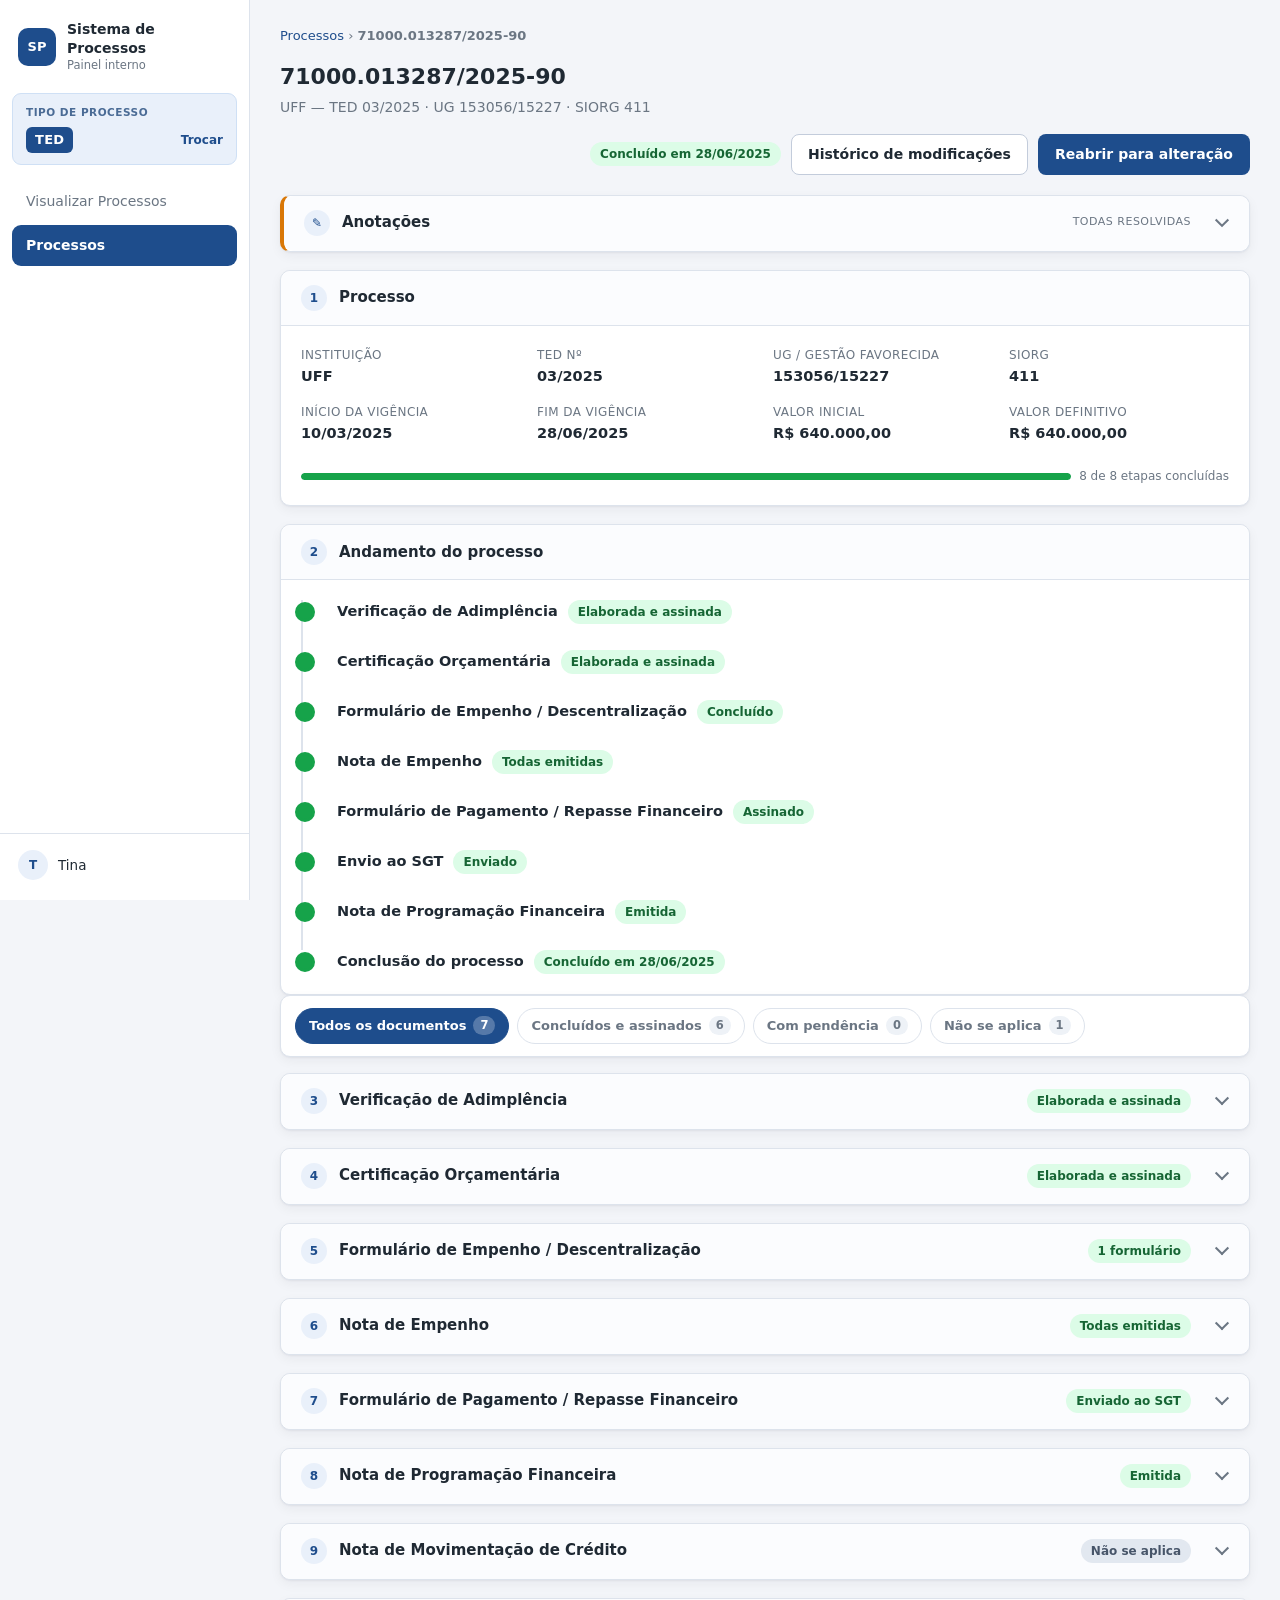
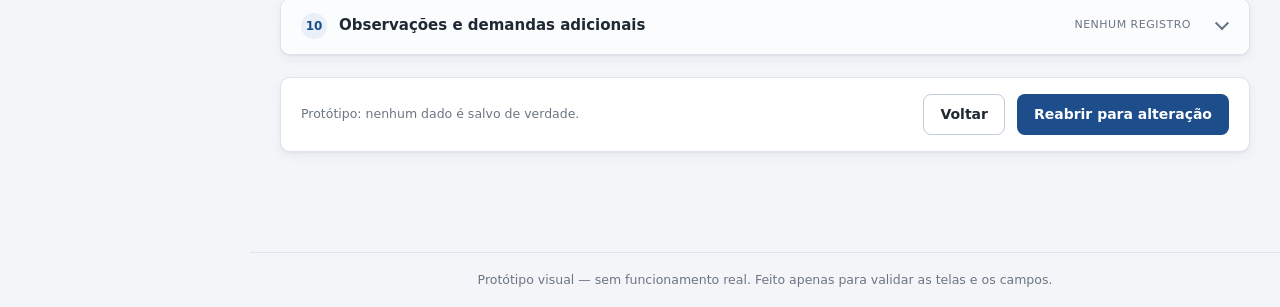
==== ted-detalhe-concluido.html @ 0c92afd6 "Primeiro commit" ====
<!DOCTYPE html>
<html lang="pt-BR">
<head>
  <meta charset="UTF-8">
  <meta name="viewport" content="width=device-width, initial-scale=1">
  <title>TED &middot; 71000.013287/2025-90 — Sistema de Processos</title>
  <link rel="stylesheet" href="estilo.css">
</head>
<body>

  <div class="app">

    <!-- ============ MENU LATERAL ============ -->
    <aside class="lateral">
      <div class="lateral-marca">
        <span class="sigla">SP</span>
        <span class="nome">
          <strong>Sistema de Processos</strong>
          Painel interno
        </span>
      </div>

      <div class="lateral-tipo">
        <span class="rotulo">Tipo de processo</span>
        <div class="atual">
          <span class="sigla-tipo">TED</span>
          <a href="index.html" class="trocar">Trocar</a>
        </div>
      </div>

      <nav class="menu">
        <a href="ted-visualizar.html">Visualizar Processos</a>
        <a href="ted-processos.html" class="ativa">Processos</a>
      </nav>

      <div class="lateral-usuario">
        <span class="avatar">T</span>
        Tina
      </div>
    </aside>

    <div class="conteudo">

  <main class="pagina">

    <div class="trilha">
      <a href="ted-processos.html">Processos</a> &rsaquo; <strong>71000.013287/2025-90</strong>
    </div>

    <div class="cabecalho-pagina">
      <div>
        <h1>71000.013287/2025-90</h1>
        <p>UFF — TED 03/2025 · UG 153056/15227 · SIORG 411</p>
      </div>
      <div class="acoes">
        <span class="selo verde" style="align-self:center">Concluído em 28/06/2025</span>
        <a href="#historico" class="botao secundario">Histórico de modificações</a>
        <a href="ted-editar.html" class="botao primario">Reabrir para alteração</a>
      </div>
    </div>

    <!-- ================= ANOTAÇÕES ================= -->
    <details class="cartao anotacoes">
      <summary class="cartao-topo">
        <span class="numero">&#9998;</span>
        <h2>Anotações</h2>
        <span class="obrigatorio">Todas resolvidas</span>
      </summary>
      <div class="cartao-corpo">

        <label class="anotacao">
          <input type="checkbox" checked>
          <span class="texto">Cobrar da UFF o comprovante de adimplência</span>
          <span class="quando">criada em 14/04/2025</span>
        </label>

        <label class="anotacao">
          <input type="checkbox" checked>
          <span class="texto">Conferir com o Alison a data do empenho</span>
          <span class="quando">criada em 08/05/2025</span>
        </label>

      </div>
    </details>

    <!-- ================= 1. PROCESSO ================= -->
    <section class="cartao">
      <div class="cartao-topo">
        <span class="numero">1</span>
        <h2>Processo</h2>
      </div>
      <div class="cartao-corpo">
        <div class="dados">
          <div class="item">
            <div class="rotulo">Instituição</div>
            <div class="conteudo">UFF</div>
          </div>
          <div class="item">
            <div class="rotulo">TED nº</div>
            <div class="conteudo">03/2025</div>
          </div>
          <div class="item">
            <div class="rotulo">UG / Gestão favorecida</div>
            <div class="conteudo">153056/15227</div>
          </div>
          <div class="item">
            <div class="rotulo">SIORG</div>
            <div class="conteudo">411</div>
          </div>
          <div class="item">
            <div class="rotulo">Início da vigência</div>
            <div class="conteudo">10/03/2025</div>
          </div>
          <div class="item">
            <div class="rotulo">Fim da vigência</div>
            <div class="conteudo">28/06/2025</div>
          </div>
          <div class="item">
            <div class="rotulo">Valor inicial</div>
            <div class="conteudo">R$ 640.000,00</div>
          </div>
          <div class="item">
            <div class="rotulo">Valor definitivo</div>
            <div class="conteudo">R$ 640.000,00</div>
          </div>
        </div>

        <div class="progresso-linha" style="margin-top:22px">
          <div class="barra quase" style="flex:1"><span style="width:100%"></span></div>
          <span>8 de 8 etapas concluídas</span>
        </div>
      </div>
    </section>

    <!-- ================= 2. ANDAMENTO ================= -->
    <section class="cartao">
      <div class="cartao-topo">
        <span class="numero">2</span>
        <h2>Andamento do processo</h2>
      </div>
      <div class="cartao-corpo">
        <ul class="linha-tempo">

          <li class="etapa concluida">
            <div class="titulo-etapa">
              Verificação de Adimplência
              <span class="selo verde">Elaborada e assinada</span>
            </div>
          </li>

          <li class="etapa concluida">
            <div class="titulo-etapa">
              Certificação Orçamentária
              <span class="selo verde">Elaborada e assinada</span>
            </div>
          </li>

          <li class="etapa concluida">
            <div class="titulo-etapa">
              Formulário de Empenho / Descentralização
              <span class="selo verde">Concluído</span>
            </div>
          </li>

          <li class="etapa concluida">
            <div class="titulo-etapa">
              Nota de Empenho
              <span class="selo verde">Todas emitidas</span>
            </div>
          </li>

          <li class="etapa concluida">
            <div class="titulo-etapa">
              Formulário de Pagamento / Repasse Financeiro
              <span class="selo verde">Assinado</span>
            </div>
          </li>

          <li class="etapa concluida">
            <div class="titulo-etapa">
              Envio ao SGT
              <span class="selo verde">Enviado</span>
            </div>
          </li>

          <li class="etapa concluida">
            <div class="titulo-etapa">
              Nota de Programação Financeira
              <span class="selo verde">Emitida</span>
            </div>
          </li>

          <li class="etapa concluida">
            <div class="titulo-etapa">
              Conclusão do processo
              <span class="selo verde">Concluído em 28/06/2025</span>
            </div>
          </li>

        </ul>
      </div>
    </section>

    <!-- ============================================================
         DOCUMENTOS
         ============================================================ -->
    <div class="filtro-visao">

      <input type="radio" name="visao" id="v-tudo" checked>
      <input type="radio" name="visao" id="v-feito">
      <input type="radio" name="visao" id="v-pendente">
      <input type="radio" name="visao" id="v-na">

      <div class="chips">
        <label class="chip" for="v-tudo">Todos os documentos <span class="conta">7</span></label>
        <label class="chip" for="v-feito">Concluídos e assinados <span class="conta">6</span></label>
        <label class="chip" for="v-pendente">Com pendência <span class="conta">0</span></label>
        <label class="chip" for="v-na">Não se aplica <span class="conta">1</span></label>
      </div>

      <div class="lista-docs">

        <p class="sem-nada para-pendente">
          Nenhum documento com pendência — este processo está completo.
        </p>

        <!-- ---- 3. Verificação de Adimplência ---- -->
        <details class="cartao v-ok">
          <summary class="cartao-topo">
            <span class="numero">3</span>
            <h2>Verificação de Adimplência</h2>
            <span class="obrigatorio"><span class="selo verde">Elaborada e assinada</span></span>
          </summary>
          <div class="cartao-corpo">
            <div class="dados tres">
              <div class="item">
                <div class="rotulo">Código SEI</div>
                <div class="conteudo">16884201</div>
              </div>
              <div class="item">
                <div class="rotulo">Status</div>
                <div class="conteudo">Elaborada e assinada</div>
              </div>
              <div class="item">
                <div class="rotulo">Assinaturas</div>
                <div class="conteudo">
                  <span class="assinou sim">Manoel</span>
                  <span class="assinou sim">Tina</span>
                </div>
              </div>
            </div>
          </div>
        </details>

        <!-- ---- 4. Certificação Orçamentária ---- -->
        <details class="cartao v-ok">
          <summary class="cartao-topo">
            <span class="numero">4</span>
            <h2>Certificação Orçamentária</h2>
            <span class="obrigatorio"><span class="selo verde">Elaborada e assinada</span></span>
          </summary>
          <div class="cartao-corpo">
            <div class="dados tres">
              <div class="item">
                <div class="rotulo">Código SEI</div>
                <div class="conteudo">16884315</div>
              </div>
              <div class="item">
                <div class="rotulo">Status</div>
                <div class="conteudo">Elaborada e assinada</div>
              </div>
              <div class="item">
                <div class="rotulo">Assinaturas</div>
                <div class="conteudo">
                  <span class="assinou sim">Alison</span>
                </div>
              </div>
            </div>
          </div>
        </details>

        <!-- ---- 5. Formulário de Empenho ---- -->
        <details class="cartao v-ok">
          <summary class="cartao-topo">
            <span class="numero">5</span>
            <h2>Formulário de Empenho / Descentralização</h2>
            <span class="obrigatorio"><span class="selo verde">1 formulário</span></span>
          </summary>
          <div class="cartao-corpo" style="padding:0">
            <table class="tabela">
              <thead>
                <tr>
                  <th>Código SEI</th>
                  <th>Observação</th>
                </tr>
              </thead>
              <tbody>
                <tr>
                  <td class="principal">16991028</td>
                  <td class="secundario">Parcela única</td>
                </tr>
              </tbody>
            </table>
          </div>
        </details>

        <!-- ---- 6. Nota de Empenho ---- -->
        <details class="cartao v-ok">
          <summary class="cartao-topo">
            <span class="numero">6</span>
            <h2>Nota de Empenho</h2>
            <span class="obrigatorio"><span class="selo verde">Todas emitidas</span></span>
          </summary>
          <div class="cartao-corpo" style="padding:0">
            <table class="tabela">
              <thead>
                <tr>
                  <th>Número</th>
                  <th>Data de emissão</th>
                  <th>Valor</th>
                  <th>Referente ao formulário</th>
                </tr>
              </thead>
              <tbody>
                <tr>
                  <td class="principal">2025NE000602</td>
                  <td>12/05/2025</td>
                  <td>R$ 640.000,00</td>
                  <td>16991028</td>
                </tr>
              </tbody>
            </table>
          </div>
        </details>

        <!-- ---- 7. Formulário de Pagamento ---- -->
        <details class="cartao v-ok">
          <summary class="cartao-topo">
            <span class="numero">7</span>
            <h2>Formulário de Pagamento / Repasse Financeiro</h2>
            <span class="obrigatorio"><span class="selo verde">Enviado ao SGT</span></span>
          </summary>
          <div class="cartao-corpo">
            <div class="dados">
              <div class="item">
                <div class="rotulo">Código SEI</div>
                <div class="conteudo">17024471</div>
              </div>
              <div class="item">
                <div class="rotulo">Assinaturas</div>
                <div class="conteudo">
                  <span class="assinou sim">Tina</span>
                  <span class="assinou sim">Manoel</span>
                  <span class="assinou sim">Alison</span>
                </div>
              </div>
              <div class="item">
                <div class="rotulo">E-mail — data</div>
                <div class="conteudo">02/06/2025</div>
              </div>
              <div class="item">
                <div class="rotulo">E-mail — motivo</div>
                <div class="conteudo">Aviso sobre o repasse financeiro</div>
              </div>
            </div>
          </div>
        </details>

        <!-- ---- 8. Nota de Programação Financeira ---- -->
        <details class="cartao v-ok">
          <summary class="cartao-topo">
            <span class="numero">8</span>
            <h2>Nota de Programação Financeira</h2>
            <span class="obrigatorio"><span class="selo verde">Emitida</span></span>
          </summary>
          <div class="cartao-corpo">
            <div class="dados">
              <div class="item">
                <div class="rotulo">Número da parcela</div>
                <div class="conteudo">2025PF000009</div>
              </div>
              <div class="item">
                <div class="rotulo">Código SEI</div>
                <div class="conteudo">17188930</div>
              </div>
              <div class="item">
                <div class="rotulo">Data de emissão</div>
                <div class="conteudo">26/06/2025</div>
              </div>
              <div class="item">
                <div class="rotulo">Status</div>
                <div class="conteudo">Emitida</div>
              </div>
            </div>
          </div>
        </details>

        <!-- ---- 9. Nota de Movimentação de Crédito ---- -->
        <details class="cartao v-na">
          <summary class="cartao-topo">
            <span class="numero">9</span>
            <h2>Nota de Movimentação de Crédito</h2>
            <span class="obrigatorio"><span class="selo cinza">Não se aplica</span></span>
          </summary>
          <div class="cartao-corpo">
            <p style="margin:0;font-size:14px;color:var(--texto-suave)">
              Este processo não teve Nota de Movimentação de Crédito.
            </p>
          </div>
        </details>

      </div><!-- fim da lista de documentos -->
    </div><!-- fim do filtro -->

    <!-- ================= 10. OBSERVAÇÕES ================= -->
    <details class="cartao">
      <summary class="cartao-topo">
        <span class="numero">10</span>
        <h2>Observações e demandas adicionais</h2>
        <span class="obrigatorio">Nenhum registro</span>
      </summary>
      <div class="cartao-corpo">
        <p class="sem-nada">Nenhuma observação foi registrada neste processo.</p>
      </div>
    </details>

    <div class="acoes-formulario">
      <span class="observacao">Protótipo: nenhum dado é salvo de verdade.</span>
      <a href="ted-processos.html" class="botao secundario">Voltar</a>
      <a href="ted-editar.html" class="botao primario">Reabrir para alteração</a>
    </div>

    <!-- =============================================================
         JANELA DO HISTÓRICO
         ============================================================= -->
    <div class="janela" id="historico">
      <a href="#" class="janela-fundo" title="Fechar"></a>

      <div class="janela-caixa">
        <div class="janela-topo">
          <h2>Histórico de modificações</h2>
          <span class="contagem">6 registros &middot; 71000.013287/2025-90</span>
          <a href="#" class="janela-fechar" title="Fechar">&#10005;</a>
        </div>

        <div class="janela-corpo">
          <table class="tabela">
            <thead>
              <tr>
                <th>Quando</th>
                <th>O que mudou</th>
                <th>De</th>
                <th>Para</th>
                <th>Quem</th>
              </tr>
            </thead>
            <tbody>

              <tr>
                <td class="principal">28/06/2025 &middot; 15:48</td>
                <td>Situação do processo</td>
                <td class="secundario">Em andamento</td>
                <td>Concluído</td>
                <td>Tina</td>
              </tr>

              <tr>
                <td class="principal">26/06/2025 &middot; 10:12</td>
                <td>Nota de Programação Financeira — status</td>
                <td class="secundario">Esperando</td>
                <td>Emitida &middot; 26/06/2025</td>
                <td>Tina</td>
              </tr>

              <tr>
                <td class="principal">02/06/2025 &middot; 09:30</td>
                <td>Envio ao SGT</td>
                <td class="secundario">não enviado</td>
                <td>enviado &middot; e-mail em 02/06/2025</td>
                <td>Tina</td>
              </tr>

              <tr>
                <td class="principal">12/05/2025 &middot; 14:03</td>
                <td>Nota de Empenho</td>
                <td class="secundario">nenhuma</td>
                <td>2025NE000602 &middot; R$ 640.000,00</td>
                <td>Tina</td>
              </tr>

              <tr>
                <td class="principal">22/04/2025 &middot; 11:20</td>
                <td>Certificação Orçamentária — status</td>
                <td class="secundario">Elaboração</td>
                <td>Elaborada e assinada</td>
                <td>Tina</td>
              </tr>

              <tr>
                <td class="principal">10/03/2025 &middot; 08:47</td>
                <td>Processo criado</td>
                <td class="secundario">—</td>
                <td>71000.013287/2025-90</td>
                <td>Tina</td>
              </tr>

            </tbody>
          </table>
        </div>

        <div class="janela-rodape">
          <a href="#" class="botao secundario">Fechar</a>
        </div>
      </div>
    </div>

  </main>

  <footer class="rodape">
    Protótipo visual — sem funcionamento real. Feito apenas para validar as telas e os campos.
  </footer>

    </div>
  </div>

</body>
</html>
---- estilo.css ----
/* =========================================================
   Protótipo Tina — folha de estilo única
   HTML + CSS puros (sem JavaScript)
   ========================================================= */

/* ---------- 1. Variáveis de cor e medidas ---------- */
:root {
  --fundo:          #f3f5f9;
  --superficie:     #ffffff;
  --borda:          #dde3ec;
  --borda-forte:    #c3ccdb;

  --texto:          #1f2933;
  --texto-suave:    #6b7683;

  --primaria:       #1e4d8c;
  --primaria-escura:#163a6b;
  --primaria-clara: #e9f0fa;

  --verde-txt:      #166534;  --verde-bg:  #dcfce7;
  --azul-txt:       #1d4ed8;  --azul-bg:   #dbeafe;
  --ambar-txt:      #92400e;  --ambar-bg:  #fef3c7;
  --cinza-txt:      #475569;  --cinza-bg:  #e2e8f0;
  --vermelho-txt:   #991b1b;  --vermelho-bg:#fee2e2;

  --raio:           10px;
  --sombra:         0 1px 2px rgba(16,24,40,.05), 0 4px 12px rgba(16,24,40,.05);
}

/* ---------- 2. Reset básico ---------- */
* { box-sizing: border-box; }

body {
  margin: 0;
  font-family: "Segoe UI", system-ui, -apple-system, Roboto, Arial, sans-serif;
  font-size: 15px;
  line-height: 1.5;
  color: var(--texto);
  background: var(--fundo);
}

a { color: var(--primaria); }

/* ---------- 3. Menu lateral ---------- */
.app {
  display: flex;
  min-height: 100vh;
  align-items: flex-start;
}

.lateral {
  width: 250px;
  flex: none;
  align-self: stretch;
  position: sticky;
  top: 0;
  height: 100vh;
  background: var(--superficie);
  border-right: 1px solid var(--borda);
  display: flex;
  flex-direction: column;
  padding: 16px 0;
}

.lateral-marca {
  display: flex;
  align-items: center;
  gap: 11px;
  padding: 4px 18px 20px;
}

.lateral-marca .sigla {
  width: 38px; height: 38px;
  border-radius: 10px;
  background: var(--primaria);
  color: #fff;
  display: grid; place-items: center;
  font-size: 13px; font-weight: 700;
  flex: none;
}

.lateral-marca .nome {
  display: flex;
  flex-direction: column;
  font-size: 11.5px;
  color: var(--texto-suave);
  line-height: 1.35;
}

.lateral-marca .nome strong {
  font-size: 14px;
  color: var(--texto);
  font-weight: 650;
}

/* qual tipo de processo está aberto */
.lateral-tipo {
  margin: 0 12px 16px;
  padding: 11px 13px;
  background: var(--primaria-clara);
  border: 1px solid #cfe0f5;
  border-radius: 9px;
}

.lateral-tipo .rotulo {
  display: block;
  font-size: 10.5px;
  text-transform: uppercase;
  letter-spacing: .5px;
  color: #4a6b95;
  font-weight: 700;
  margin-bottom: 6px;
}

.lateral-tipo .atual {
  display: flex;
  align-items: center;
  gap: 9px;
}

.lateral-tipo .sigla-tipo {
  background: var(--primaria);
  color: #fff;
  border-radius: 6px;
  padding: 3px 9px;
  font-size: 13px;
  font-weight: 700;
  letter-spacing: .3px;
}

.lateral-tipo .trocar {
  margin-left: auto;
  font-size: 12px;
  font-weight: 600;
  text-decoration: none;
}

.lateral-tipo .trocar:hover { text-decoration: underline; }

/* itens do menu */
.menu {
  display: flex;
  flex-direction: column;
  gap: 3px;
  padding: 0 12px;
}

.menu a {
  display: block;
  padding: 10px 14px;
  border-radius: 9px;
  text-decoration: none;
  font-size: 14px;
  font-weight: 500;
  color: var(--texto-suave);
}

.menu a:hover { background: #f2f5fa; color: var(--texto); }

.menu a.ativa {
  background: var(--primaria);
  color: #fff;
  font-weight: 600;
}

.lateral-usuario {
  margin-top: auto;
  display: flex;
  align-items: center;
  gap: 10px;
  padding: 16px 18px 4px;
  border-top: 1px solid var(--borda);
  font-size: 13.5px;
  font-weight: 500;
}

.lateral-usuario .avatar {
  width: 30px; height: 30px;
  border-radius: 50%;
  background: var(--primaria-clara);
  color: var(--primaria);
  display: grid; place-items: center;
  font-weight: 700; font-size: 12px;
  flex: none;
}

/* área à direita do menu */
.conteudo {
  flex: 1;
  min-width: 0;
}

/* ---------- 4. Estrutura da página ---------- */
.pagina {
  max-width: 1180px;
  margin: 0 auto;
  padding: 26px 30px 60px;
}

.cabecalho-pagina {
  display: flex;
  align-items: flex-end;
  gap: 16px;
  margin-bottom: 20px;
  flex-wrap: wrap;
}

.cabecalho-pagina h1 {
  margin: 0;
  font-size: 22px;
  font-weight: 650;
}

.cabecalho-pagina p {
  margin: 4px 0 0;
  color: var(--texto-suave);
  font-size: 14px;
}

.cabecalho-pagina .acoes { margin-left: auto; display: flex; gap: 10px; }

.trilha {
  font-size: 13px;
  color: var(--texto-suave);
  margin-bottom: 14px;
}
.trilha a { text-decoration: none; }
.trilha a:hover { text-decoration: underline; }

/* ---------- 5. Cartões ---------- */
.cartao {
  background: var(--superficie);
  border: 1px solid var(--borda);
  border-radius: var(--raio);
  box-shadow: var(--sombra);
}

.cartao + .cartao { margin-top: 18px; }

.cartao-topo {
  display: flex;
  align-items: center;
  gap: 12px;
  padding: 14px 20px;
  border-bottom: 1px solid var(--borda);
  background: #fbfcfe;
  border-radius: var(--raio) var(--raio) 0 0;
}

.cartao-topo h2 {
  margin: 0;
  font-size: 15px;
  font-weight: 650;
}

.cartao-topo .numero {
  width: 26px; height: 26px;
  border-radius: 50%;
  background: var(--primaria-clara);
  color: var(--primaria);
  display: grid; place-items: center;
  font-size: 12px; font-weight: 700;
  flex: none;
}

.cartao-topo .obrigatorio {
  margin-left: auto;
  font-size: 11px;
  text-transform: uppercase;
  letter-spacing: .5px;
  color: var(--texto-suave);
}

/* um selo dentro desse espaço mantém o texto normal */
.cartao-topo .obrigatorio .selo {
  text-transform: none;
  letter-spacing: 0;
}

.cartao-corpo { padding: 20px; }

/* ---------- 6. Painéis de resumo ---------- */
.resumo {
  display: grid;
  grid-template-columns: repeat(4, 1fr);
  gap: 14px;
  margin-bottom: 22px;
}

.painel {
  background: var(--superficie);
  border: 1px solid var(--borda);
  border-left: 4px solid var(--primaria);
  border-radius: var(--raio);
  padding: 14px 16px;
  box-shadow: var(--sombra);
}

.painel .rotulo {
  font-size: 12px;
  text-transform: uppercase;
  letter-spacing: .4px;
  color: var(--texto-suave);
}

.painel .valor {
  font-size: 26px;
  font-weight: 700;
  line-height: 1.2;
  margin-top: 2px;
}

.painel.aviso   { border-left-color: #d97706; }
.painel.alerta  { border-left-color: #b91c1c; }
.painel.ok      { border-left-color: #16a34a; }

/* ---------- 7. Selos de status ---------- */
.selo {
  display: inline-block;
  padding: 3px 10px;
  border-radius: 999px;
  font-size: 12px;
  font-weight: 600;
  white-space: nowrap;
}

.selo.verde    { background: var(--verde-bg);    color: var(--verde-txt); }
.selo.azul     { background: var(--azul-bg);     color: var(--azul-txt); }
.selo.ambar    { background: var(--ambar-bg);    color: var(--ambar-txt); }
.selo.cinza    { background: var(--cinza-bg);    color: var(--cinza-txt); }
.selo.vermelho { background: var(--vermelho-bg); color: var(--vermelho-txt); }

/* ---------- 8. Barra de progresso ---------- */
.barra {
  height: 7px;
  background: #e8ecf3;
  border-radius: 999px;
  overflow: hidden;
  min-width: 90px;
}

.barra span {
  display: block;
  height: 100%;
  background: var(--primaria);
  border-radius: 999px;
}

.barra.quase span  { background: #16a34a; }
.barra.inicio span { background: #d97706; }

.progresso-linha {
  display: flex;
  align-items: center;
  gap: 8px;
  font-size: 12px;
  color: var(--texto-suave);
}

/* ---------- 9. Tabela ---------- */
.tabela {
  width: 100%;
  border-collapse: collapse;
  font-size: 14px;
}

.tabela th {
  text-align: left;
  font-size: 12px;
  text-transform: uppercase;
  letter-spacing: .4px;
  color: var(--texto-suave);
  font-weight: 600;
  padding: 10px 16px;
  border-bottom: 1px solid var(--borda);
  background: #fbfcfe;
}

.tabela td {
  padding: 14px 16px;
  border-bottom: 1px solid var(--borda);
  vertical-align: middle;
}

.tabela tr:last-child td { border-bottom: none; }
.tabela tbody tr:hover { background: #f8faff; }

.tabela .principal  { font-weight: 600; }
.tabela .secundario { color: var(--texto-suave); font-size: 12.5px; }

/* ---------- 10. Botões ---------- */
.botao {
  display: inline-flex;
  align-items: center;
  gap: 7px;
  padding: 9px 16px;
  border-radius: 8px;
  border: 1px solid transparent;
  font-size: 14px;
  font-weight: 600;
  text-decoration: none;
  cursor: pointer;
  font-family: inherit;
}

.botao.primario {
  background: var(--primaria);
  color: #fff;
}
.botao.primario:hover { background: var(--primaria-escura); }

.botao.secundario {
  background: #fff;
  color: var(--texto);
  border-color: var(--borda-forte);
}
.botao.secundario:hover { background: #f5f7fb; }

.botao.discreto {
  background: transparent;
  color: var(--primaria);
  padding: 6px 10px;
}
.botao.discreto:hover { background: var(--primaria-clara); }

.botao.pequeno { padding: 6px 12px; font-size: 13px; }

/* ação destrutiva */
.botao.perigo {
  background: #b91c1c;
  color: #fff;
}
.botao.perigo:hover { background: #991b1b; }

.botao.discreto.perigo {
  background: transparent;
  color: #b91c1c;
}
.botao.discreto.perigo:hover { background: var(--vermelho-bg); }

.botao.secundario.perigo {
  background: #fff;
  color: #b91c1c;
  border-color: #f0b8b8;
}
.botao.secundario.perigo:hover { background: var(--vermelho-bg); }

/* ---------- 11. Seleção de tipo de processo ---------- */
.tipos {
  display: grid;
  grid-template-columns: repeat(3, 1fr);
  gap: 18px;
}

.tipo {
  background: var(--superficie);
  border: 1px solid var(--borda);
  border-radius: 12px;
  padding: 24px 22px;
  text-decoration: none;
  color: inherit;
  box-shadow: var(--sombra);
  display: block;
  position: relative;
}

.tipo:hover {
  border-color: var(--primaria);
  box-shadow: 0 6px 20px rgba(30,77,140,.14);
}

.tipo .icone {
  width: 44px; height: 44px;
  border-radius: 10px;
  background: var(--primaria-clara);
  color: var(--primaria);
  display: grid; place-items: center;
  font-weight: 700; font-size: 14px;
  margin-bottom: 14px;
}

.tipo h3 { margin: 0 0 6px; font-size: 17px; }
.tipo p  { margin: 0; font-size: 13.5px; color: var(--texto-suave); }

/* números do tipo (quantos processos existem daquele tipo) */
.tipo .numeros {
  display: flex;
  gap: 20px;
  margin-top: 16px;
  padding-top: 14px;
  border-top: 1px solid var(--borda);
}

.tipo .numeros div { display: flex; flex-direction: column; }

.tipo .numeros .quanto {
  font-size: 20px;
  font-weight: 700;
  line-height: 1.1;
}

.tipo .numeros .oque {
  font-size: 11px;
  text-transform: uppercase;
  letter-spacing: .4px;
  color: var(--texto-suave);
}

.tipo .disponivel { position: absolute; top: 16px; right: 16px; }

.tipo.indisponivel {
  opacity: .55;
  pointer-events: none;
  background: #fafbfd;
}

/* ---------- 12. Formulário ---------- */
.grade {
  display: grid;
  grid-template-columns: repeat(12, 1fr);
  gap: 16px 18px;
}

.col-2  { grid-column: span 2; }
.col-3  { grid-column: span 3; }
.col-4  { grid-column: span 4; }
.col-5  { grid-column: span 5; }
.col-6  { grid-column: span 6; }
.col-8  { grid-column: span 8; }
.col-12 { grid-column: span 12; }

.campo { display: flex; flex-direction: column; gap: 5px; }

.campo label {
  font-size: 13px;
  font-weight: 600;
  color: #374151;
}

.campo label .req { color: #b91c1c; margin-left: 2px; }

.campo label .opcional {
  font-weight: 500;
  color: var(--texto-suave);
  margin-left: 4px;
  font-size: 12px;
}

.campo input,
.campo select,
.campo textarea {
  font-family: inherit;
  font-size: 14px;
  color: var(--texto);
  padding: 9px 11px;
  border: 1px solid var(--borda-forte);
  border-radius: 8px;
  background: #fff;
  width: 100%;
}

.campo input:focus,
.campo select:focus,
.campo textarea:focus {
  outline: none;
  border-color: var(--primaria);
  box-shadow: 0 0 0 3px rgba(30,77,140,.14);
}

/* caixas de seleção não podem herdar a largura total dos campos de texto */
.campo input[type="checkbox"],
.campo input[type="radio"] {
  width: auto;
  padding: 0;
  border: none;
  border-radius: 0;
  flex: none;
  margin: 0;
}

.campo textarea { resize: vertical; min-height: 84px; }

.campo .dica { font-size: 12px; color: var(--texto-suave); }

.campo .dica code {
  background: #eef2f7;
  padding: 1px 5px;
  border-radius: 4px;
  font-size: 11.5px;
}

/* grupo de caixas de seleção (assinaturas) */
.assinaturas {
  display: flex;
  flex-wrap: wrap;
  gap: 10px;
}

.assinatura {
  display: flex;
  align-items: center;
  gap: 8px;
  border: 1px solid var(--borda-forte);
  border-radius: 8px;
  padding: 8px 12px;
  background: #fff;
  font-size: 13.5px;
  white-space: nowrap;
  cursor: pointer;
}

.assinatura input { accent-color: var(--primaria); }
.assinatura .cargo { color: var(--texto-suave); font-size: 12px; }

/* bloco repetível */
.repeticao {
  border: 1px solid var(--borda);
  border-radius: 10px;
  padding: 16px;
  background: #fbfcfe;
}

.repeticao + .repeticao { margin-top: 14px; }

.repeticao-topo {
  display: flex;
  align-items: center;
  gap: 10px;
  margin-bottom: 14px;
}

.repeticao-topo h4 {
  margin: 0;
  font-size: 13px;
  text-transform: uppercase;
  letter-spacing: .4px;
  color: var(--texto-suave);
}

.repeticao-topo .remover { margin-left: auto; }

.adicionar {
  margin-top: 14px;
  width: 100%;
  border: 1px dashed var(--borda-forte);
  background: transparent;
  color: var(--primaria);
  border-radius: 10px;
  padding: 11px;
  font-size: 13.5px;
  font-weight: 600;
  font-family: inherit;
  cursor: pointer;
}

.adicionar:hover { background: var(--primaria-clara); border-color: var(--primaria); }

/* rodapé de ações do formulário */
.acoes-formulario {
  display: flex;
  align-items: center;
  gap: 12px;
  margin-top: 22px;
  padding: 16px 20px;
  background: var(--superficie);
  border: 1px solid var(--borda);
  border-radius: var(--raio);
  box-shadow: var(--sombra);
}

.acoes-formulario .observacao {
  font-size: 12.5px;
  color: var(--texto-suave);
  margin-right: auto;
}

/* ---------- 13. Aviso / nota ---------- */
.nota {
  display: flex;
  gap: 10px;
  background: var(--primaria-clara);
  border: 1px solid #cfe0f5;
  border-radius: 10px;
  padding: 12px 14px;
  font-size: 13.5px;
  color: #14395f;
  margin-bottom: 20px;
}

.nota strong { font-weight: 650; }

/* ---------- 14. Linha do tempo (detalhe) ---------- */
.linha-tempo { list-style: none; margin: 0; padding: 0; }

.etapa {
  position: relative;
  padding: 0 0 26px 34px;
  border-left: 2px solid var(--borda);
}

.etapa:last-child { border-left-color: transparent; padding-bottom: 0; }

.etapa::before {
  content: "";
  position: absolute;
  left: -8px; top: 2px;
  width: 14px; height: 14px;
  border-radius: 50%;
  background: #fff;
  border: 3px solid var(--borda-forte);
}

.etapa.concluida::before  { border-color: #16a34a; background: #16a34a; }
.etapa.andamento::before  { border-color: var(--primaria); background: #fff; box-shadow: 0 0 0 4px rgba(30,77,140,.15); }
.etapa.aguardando::before { border-color: #d97706; background: #fff; }

.etapa .titulo-etapa {
  display: flex; align-items: center; gap: 10px;
  font-weight: 620; font-size: 14.5px;
  flex-wrap: wrap;
}

.etapa .detalhes {
  margin-top: 6px;
  font-size: 13px;
  color: var(--texto-suave);
  display: flex;
  flex-wrap: wrap;
  gap: 6px 18px;
}

.etapa .detalhes b { color: var(--texto); font-weight: 600; }

/* lista de dados rótulo/valor */
.dados {
  display: grid;
  grid-template-columns: repeat(4, 1fr);
  gap: 16px;
}

.dados .item .rotulo {
  font-size: 12px;
  text-transform: uppercase;
  letter-spacing: .4px;
  color: var(--texto-suave);
}

.dados .item .conteudo { font-size: 14.5px; font-weight: 600; margin-top: 2px; }

/* valor que ainda não foi preenchido */
.dados .item .conteudo.falta { color: #b91c1c; font-weight: 600; }

.dados.tres { grid-template-columns: repeat(3, 1fr); }

/* lista de assinaturas na tela de visualização */
.assinou {
  display: inline-flex;
  align-items: center;
  gap: 6px;
  font-size: 13px;
  font-weight: 600;
  margin-right: 10px;
}
.assinou.sim  { color: var(--verde-txt); }
.assinou.nao  { color: #b91c1c; }
.assinou.sim::before { content: "✓"; }
.assinou.nao::before { content: "✕"; }

/* ---------- 15. Filtros ---------- */
.filtros {
  display: flex;
  gap: 12px;
  align-items: flex-end;
  flex-wrap: wrap;
  margin-bottom: 18px;
  background: var(--superficie);
  border: 1px solid var(--borda);
  border-radius: var(--raio);
  padding: 14px 16px;
  box-shadow: var(--sombra);
}

.filtros .campo { min-width: 180px; }

/* =========================================================
   JANELA (modal) — sem JavaScript, com :target
   O link "#historico" faz a janela virar alvo da URL, e o
   seletor :target liga o display. O fundo escuro e o X são
   links para "#", que limpam o alvo e fecham.
   ========================================================= */
.janela {
  display: none;
  position: fixed;
  inset: 0;
  z-index: 100;
  align-items: center;
  justify-content: center;
  padding: 26px;
}

.janela:target { display: flex; }

.janela-fundo {
  position: absolute;
  inset: 0;
  background: rgba(16,24,40,.55);
}

.janela-caixa {
  position: relative;
  display: flex;
  flex-direction: column;
  width: min(960px, 100%);
  max-height: 86vh;
  background: var(--superficie);
  border-radius: 12px;
  box-shadow: 0 20px 50px rgba(16,24,40,.3);
  overflow: hidden;
}

.janela-topo {
  display: flex;
  align-items: center;
  gap: 12px;
  padding: 16px 20px;
  border-bottom: 1px solid var(--borda);
  background: #fbfcfe;
  flex: none;
}

.janela-topo h2 { margin: 0; font-size: 16px; font-weight: 650; }

.janela-topo .contagem {
  font-size: 12px;
  color: var(--texto-suave);
}

.janela-fechar {
  margin-left: auto;
  width: 30px; height: 30px;
  border-radius: 8px;
  display: grid; place-items: center;
  text-decoration: none;
  color: var(--texto-suave);
  font-size: 16px;
  line-height: 1;
}

.janela-fechar:hover { background: #eef2f7; color: var(--texto); }

.janela-corpo {
  overflow-y: auto;
  min-height: 0;
}

/* janela pequena, para confirmação */
.janela-caixa.estreita { width: min(540px, 100%); }

.janela-corpo.texto {
  padding: 20px;
  font-size: 14px;
  line-height: 1.55;
}

.janela-corpo.texto p { margin: 0 0 10px; }
.janela-corpo.texto p:last-child { margin-bottom: 0; }

.janela-corpo.texto .destaque {
  display: block;
  margin: 12px 0;
  padding: 10px 12px;
  background: var(--vermelho-bg);
  border-radius: 8px;
  color: var(--vermelho-txt);
  font-weight: 600;
}

.janela-rodape {
  display: flex;
  justify-content: flex-end;
  gap: 10px;
  padding: 12px 20px;
  border-top: 1px solid var(--borda);
  background: #fbfcfe;
  flex: none;
}

/* ---------- 16. Rodapé ---------- */
.rodape {
  border-top: 1px solid var(--borda);
  margin-top: 40px;
  padding: 18px 24px;
  text-align: center;
  font-size: 12.5px;
  color: var(--texto-suave);
}

/* =========================================================
   17. FILTRO POR ETAPA (truque do rádio — funciona sem JS)
   Os <input type="radio"> ficam escondidos logo antes dos
   chips e da tabela. Quando um deles está :checked, ele
   pinta o próprio chip e esconde as linhas das outras etapas
   usando o combinador de irmãos "~".
   ========================================================= */

.filtro-etapas > input[type="radio"],
.filtro-visao  > input[type="radio"] { display: none; }

.chips {
  display: flex;
  flex-wrap: wrap;
  gap: 8px;
  background: var(--superficie);
  border: 1px solid var(--borda);
  border-radius: var(--raio);
  padding: 12px 14px;
  box-shadow: var(--sombra);
  margin-bottom: 16px;
}

.chip {
  display: inline-flex;
  align-items: center;
  gap: 7px;
  padding: 7px 13px;
  border-radius: 999px;
  border: 1px solid var(--borda);
  background: #fff;
  font-size: 13px;
  font-weight: 600;
  color: var(--texto-suave);
  cursor: pointer;
  user-select: none;
  white-space: nowrap;
}

.chip:hover { border-color: var(--primaria); color: var(--primaria); }

.chip .conta {
  background: #eef2f7;
  color: var(--texto-suave);
  border-radius: 999px;
  padding: 1px 7px;
  font-size: 11.5px;
  font-weight: 700;
}

/* --- chip escolhido --- */
#f-todos:checked         ~ .chips label[for="f-todos"],
#f-criado:checked        ~ .chips label[for="f-criado"],
#f-adimplencia:checked   ~ .chips label[for="f-adimplencia"],
#f-certificacao:checked  ~ .chips label[for="f-certificacao"],
#f-empenho:checked       ~ .chips label[for="f-empenho"],
#f-nota:checked          ~ .chips label[for="f-nota"],
#f-pagamento:checked     ~ .chips label[for="f-pagamento"],
#f-programacao:checked   ~ .chips label[for="f-programacao"],
#f-movimentacao:checked  ~ .chips label[for="f-movimentacao"],
#h-todos:checked         ~ .chips label[for="h-todos"],
#h-concluido:checked     ~ .chips label[for="h-concluido"],
#h-alteracao:checked     ~ .chips label[for="h-alteracao"],
#v-tudo:checked          ~ .chips label[for="v-tudo"],
#v-feito:checked         ~ .chips label[for="v-feito"],
#v-pendente:checked      ~ .chips label[for="v-pendente"],
#v-na:checked            ~ .chips label[for="v-na"] {
  background: var(--primaria);
  border-color: var(--primaria);
  color: #fff;
}

#f-todos:checked         ~ .chips label[for="f-todos"] .conta,
#f-criado:checked        ~ .chips label[for="f-criado"] .conta,
#f-adimplencia:checked   ~ .chips label[for="f-adimplencia"] .conta,
#f-certificacao:checked  ~ .chips label[for="f-certificacao"] .conta,
#f-empenho:checked       ~ .chips label[for="f-empenho"] .conta,
#f-nota:checked          ~ .chips label[for="f-nota"] .conta,
#f-pagamento:checked     ~ .chips label[for="f-pagamento"] .conta,
#f-programacao:checked   ~ .chips label[for="f-programacao"] .conta,
#f-movimentacao:checked  ~ .chips label[for="f-movimentacao"] .conta,
#h-todos:checked         ~ .chips label[for="h-todos"] .conta,
#h-concluido:checked     ~ .chips label[for="h-concluido"] .conta,
#h-alteracao:checked     ~ .chips label[for="h-alteracao"] .conta,
#v-tudo:checked          ~ .chips label[for="v-tudo"] .conta,
#v-feito:checked         ~ .chips label[for="v-feito"] .conta,
#v-pendente:checked      ~ .chips label[for="v-pendente"] .conta,
#v-na:checked            ~ .chips label[for="v-na"] .conta {
  background: rgba(255,255,255,.25);
  color: #fff;
}

/* --- esconde as linhas que não são da etapa escolhida --- */
#f-criado:checked        ~ .cartao tbody tr:not(.e-criado),
#f-adimplencia:checked   ~ .cartao tbody tr:not(.e-adimplencia),
#f-certificacao:checked  ~ .cartao tbody tr:not(.e-certificacao),
#f-empenho:checked       ~ .cartao tbody tr:not(.e-empenho),
#f-nota:checked          ~ .cartao tbody tr:not(.e-nota),
#f-pagamento:checked     ~ .cartao tbody tr:not(.e-pagamento),
#f-programacao:checked   ~ .cartao tbody tr:not(.e-programacao),
#f-movimentacao:checked  ~ .cartao tbody tr:not(.e-movimentacao),
#h-concluido:checked     ~ .cartao tbody tr:not(.s-concluido),
#h-alteracao:checked     ~ .cartao tbody tr:not(.s-alteracao) {
  display: none;
}

/* --- esconde os documentos que não são da situação escolhida --- */
#v-feito:checked    ~ .lista-docs > details:not(.v-ok),
#v-pendente:checked ~ .lista-docs > details:not(.v-falta),
#v-na:checked       ~ .lista-docs > details:not(.v-na) {
  display: none;
}

/* =========================================================
   CARTÃO QUE ABRE E FECHA
   Aqui não tem truque: <details> e <summary> são elementos
   do próprio HTML, que já sabem abrir e fechar sozinhos.
   O CSS só troca a aparência e desenha a setinha.
   ========================================================= */
details.cartao > summary {
  cursor: pointer;
  list-style: none;
}

/* tira o triangulinho padrão do navegador */
details.cartao > summary::-webkit-details-marker { display: none; }
details.cartao > summary::marker { content: ""; }

/* setinha própria, à direita */
details.cartao > summary::after {
  content: "";
  width: 8px; height: 8px;
  margin-left: 14px;
  margin-right: 2px;
  border-right: 2px solid var(--texto-suave);
  border-bottom: 2px solid var(--texto-suave);
  transform: rotate(45deg) translate(-2px, -2px);
  flex: none;
}

details.cartao[open] > summary::after {
  transform: rotate(-135deg) translate(-2px, -2px);
}

/* fechado, o cabeçalho vira o cartão inteiro */
details.cartao:not([open]) > summary {
  border-bottom-color: transparent;
  border-radius: var(--raio);
}

details.cartao > summary:hover { background: #f4f7fb; }

/* espaçamento do cartão que vem depois do grupo filtrado */
.filtro-visao + .cartao { margin-top: 18px; }

/* mensagem de "nenhum resultado" — some quando existe linha visível */
.vazio { display: none; }

/* o label do bloco opcional usa o mesmo visual do botão tracejado */
label.adicionar {
  display: block;
  text-align: center;
}

/* =========================================================
   ETAPAS QUE ELA VAI ADICIONANDO
   Cada etapa tem uma caixa de seleção escondida no topo do
   formulário. Enquanto ela não é marcada, a seção fica
   escondida e o botão de adicionar aparece no painel.
   Quando marca, inverte: a seção aparece e o botão some.
   ========================================================= */
.form-etapas > input[type="checkbox"] { display: none; }

.painel-adicionar {
  background: var(--superficie);
  border: 1px dashed var(--borda-forte);
  border-radius: var(--raio);
  padding: 14px 16px;
  margin: 18px 0;
  display: flex;
  flex-wrap: wrap;
  align-items: center;
  gap: 8px;
}

.painel-adicionar .titulo {
  font-size: 12px;
  text-transform: uppercase;
  letter-spacing: .5px;
  color: var(--texto-suave);
  font-weight: 700;
  margin-right: 6px;
}

.chip-add {
  display: inline-flex;
  align-items: center;
  gap: 6px;
  padding: 7px 13px;
  border-radius: 999px;
  border: 1px solid var(--borda-forte);
  background: #fff;
  color: var(--primaria);
  font-size: 13px;
  font-weight: 600;
  cursor: pointer;
  white-space: nowrap;
}

.chip-add:hover { background: var(--primaria-clara); border-color: var(--primaria); }

/* por padrão nenhuma etapa aparece */
.etapas > details { display: none; }

/* ao marcar a caixa, a seção correspondente aparece */
#et-adim-1:checked ~ .etapas > #s-adim-1,
#et-adim-2:checked ~ .etapas > #s-adim-2,
#et-adim-3:checked ~ .etapas > #s-adim-3,
#et-adim-4:checked ~ .etapas > #s-adim-4,
#et-cert-1:checked ~ .etapas > #s-cert-1,
#et-cert-2:checked ~ .etapas > #s-cert-2,
#et-cert-3:checked ~ .etapas > #s-cert-3,
#et-cert-4:checked ~ .etapas > #s-cert-4,
#et-emp-1:checked ~ .etapas > #s-emp-1,
#et-emp-2:checked ~ .etapas > #s-emp-2,
#et-emp-3:checked ~ .etapas > #s-emp-3,
#et-emp-4:checked ~ .etapas > #s-emp-4,
#et-ne-1:checked ~ .etapas > #s-ne-1,
#et-ne-2:checked ~ .etapas > #s-ne-2,
#et-ne-3:checked ~ .etapas > #s-ne-3,
#et-ne-4:checked ~ .etapas > #s-ne-4,
#et-pag-1:checked ~ .etapas > #s-pag-1,
#et-pag-2:checked ~ .etapas > #s-pag-2,
#et-pag-3:checked ~ .etapas > #s-pag-3,
#et-pag-4:checked ~ .etapas > #s-pag-4,
#et-pf-1:checked ~ .etapas > #s-pf-1,
#et-pf-2:checked ~ .etapas > #s-pf-2,
#et-pf-3:checked ~ .etapas > #s-pf-3,
#et-pf-4:checked ~ .etapas > #s-pf-4,
#et-nc-1:checked ~ .etapas > #s-nc-1,
#et-nc-2:checked ~ .etapas > #s-nc-2,
#et-nc-3:checked ~ .etapas > #s-nc-3,
#et-nc-4:checked ~ .etapas > #s-nc-4 { display: block; }

/* Só aparece o botão da PRIMEIRA vaga livre de cada tipo.
   Três regras por vaga, nesta ordem (a última vence o empate):
   1. aparece quando a vaga anterior já foi usada;
   2. some quando ela própria é usada;
   3. some se alguma vaga anterior estiver livre — é isso que
      evita dois botões iguais depois de excluir uma do meio. */
.painel-adicionar label[for="et-adim-2"],
.painel-adicionar label[for="et-adim-3"],
.painel-adicionar label[for="et-adim-4"],
.painel-adicionar label[for="et-cert-2"],
.painel-adicionar label[for="et-cert-3"],
.painel-adicionar label[for="et-cert-4"],
.painel-adicionar label[for="et-emp-2"],
.painel-adicionar label[for="et-emp-3"],
.painel-adicionar label[for="et-emp-4"],
.painel-adicionar label[for="et-ne-2"],
.painel-adicionar label[for="et-ne-3"],
.painel-adicionar label[for="et-ne-4"],
.painel-adicionar label[for="et-pag-2"],
.painel-adicionar label[for="et-pag-3"],
.painel-adicionar label[for="et-pag-4"],
.painel-adicionar label[for="et-pf-2"],
.painel-adicionar label[for="et-pf-3"],
.painel-adicionar label[for="et-pf-4"],
.painel-adicionar label[for="et-nc-2"],
.painel-adicionar label[for="et-nc-3"],
.painel-adicionar label[for="et-nc-4"] { display: none; }

#et-adim-1:checked ~ .painel-adicionar label[for="et-adim-2"] { display: inline-flex; }
#et-adim-2:checked ~ .painel-adicionar label[for="et-adim-3"] { display: inline-flex; }
#et-adim-3:checked ~ .painel-adicionar label[for="et-adim-4"] { display: inline-flex; }
#et-adim-1:checked ~ .painel-adicionar label[for="et-adim-1"] { display: none; }
#et-adim-2:checked ~ .painel-adicionar label[for="et-adim-2"] { display: none; }
#et-adim-3:checked ~ .painel-adicionar label[for="et-adim-3"] { display: none; }
#et-adim-4:checked ~ .painel-adicionar label[for="et-adim-4"] { display: none; }
#et-adim-1:not(:checked) ~ .painel-adicionar label[for="et-adim-2"] { display: none; }
#et-adim-1:not(:checked) ~ .painel-adicionar label[for="et-adim-3"] { display: none; }
#et-adim-2:not(:checked) ~ .painel-adicionar label[for="et-adim-3"] { display: none; }
#et-adim-1:not(:checked) ~ .painel-adicionar label[for="et-adim-4"] { display: none; }
#et-adim-2:not(:checked) ~ .painel-adicionar label[for="et-adim-4"] { display: none; }
#et-adim-3:not(:checked) ~ .painel-adicionar label[for="et-adim-4"] { display: none; }

#et-cert-1:checked ~ .painel-adicionar label[for="et-cert-2"] { display: inline-flex; }
#et-cert-2:checked ~ .painel-adicionar label[for="et-cert-3"] { display: inline-flex; }
#et-cert-3:checked ~ .painel-adicionar label[for="et-cert-4"] { display: inline-flex; }
#et-cert-1:checked ~ .painel-adicionar label[for="et-cert-1"] { display: none; }
#et-cert-2:checked ~ .painel-adicionar label[for="et-cert-2"] { display: none; }
#et-cert-3:checked ~ .painel-adicionar label[for="et-cert-3"] { display: none; }
#et-cert-4:checked ~ .painel-adicionar label[for="et-cert-4"] { display: none; }
#et-cert-1:not(:checked) ~ .painel-adicionar label[for="et-cert-2"] { display: none; }
#et-cert-1:not(:checked) ~ .painel-adicionar label[for="et-cert-3"] { display: none; }
#et-cert-2:not(:checked) ~ .painel-adicionar label[for="et-cert-3"] { display: none; }
#et-cert-1:not(:checked) ~ .painel-adicionar label[for="et-cert-4"] { display: none; }
#et-cert-2:not(:checked) ~ .painel-adicionar label[for="et-cert-4"] { display: none; }
#et-cert-3:not(:checked) ~ .painel-adicionar label[for="et-cert-4"] { display: none; }

#et-emp-1:checked ~ .painel-adicionar label[for="et-emp-2"] { display: inline-flex; }
#et-emp-2:checked ~ .painel-adicionar label[for="et-emp-3"] { display: inline-flex; }
#et-emp-3:checked ~ .painel-adicionar label[for="et-emp-4"] { display: inline-flex; }
#et-emp-1:checked ~ .painel-adicionar label[for="et-emp-1"] { display: none; }
#et-emp-2:checked ~ .painel-adicionar label[for="et-emp-2"] { display: none; }
#et-emp-3:checked ~ .painel-adicionar label[for="et-emp-3"] { display: none; }
#et-emp-4:checked ~ .painel-adicionar label[for="et-emp-4"] { display: none; }
#et-emp-1:not(:checked) ~ .painel-adicionar label[for="et-emp-2"] { display: none; }
#et-emp-1:not(:checked) ~ .painel-adicionar label[for="et-emp-3"] { display: none; }
#et-emp-2:not(:checked) ~ .painel-adicionar label[for="et-emp-3"] { display: none; }
#et-emp-1:not(:checked) ~ .painel-adicionar label[for="et-emp-4"] { display: none; }
#et-emp-2:not(:checked) ~ .painel-adicionar label[for="et-emp-4"] { display: none; }
#et-emp-3:not(:checked) ~ .painel-adicionar label[for="et-emp-4"] { display: none; }

#et-ne-1:checked ~ .painel-adicionar label[for="et-ne-2"] { display: inline-flex; }
#et-ne-2:checked ~ .painel-adicionar label[for="et-ne-3"] { display: inline-flex; }
#et-ne-3:checked ~ .painel-adicionar label[for="et-ne-4"] { display: inline-flex; }
#et-ne-1:checked ~ .painel-adicionar label[for="et-ne-1"] { display: none; }
#et-ne-2:checked ~ .painel-adicionar label[for="et-ne-2"] { display: none; }
#et-ne-3:checked ~ .painel-adicionar label[for="et-ne-3"] { display: none; }
#et-ne-4:checked ~ .painel-adicionar label[for="et-ne-4"] { display: none; }
#et-ne-1:not(:checked) ~ .painel-adicionar label[for="et-ne-2"] { display: none; }
#et-ne-1:not(:checked) ~ .painel-adicionar label[for="et-ne-3"] { display: none; }
#et-ne-2:not(:checked) ~ .painel-adicionar label[for="et-ne-3"] { display: none; }
#et-ne-1:not(:checked) ~ .painel-adicionar label[for="et-ne-4"] { display: none; }
#et-ne-2:not(:checked) ~ .painel-adicionar label[for="et-ne-4"] { display: none; }
#et-ne-3:not(:checked) ~ .painel-adicionar label[for="et-ne-4"] { display: none; }

#et-pag-1:checked ~ .painel-adicionar label[for="et-pag-2"] { display: inline-flex; }
#et-pag-2:checked ~ .painel-adicionar label[for="et-pag-3"] { display: inline-flex; }
#et-pag-3:checked ~ .painel-adicionar label[for="et-pag-4"] { display: inline-flex; }
#et-pag-1:checked ~ .painel-adicionar label[for="et-pag-1"] { display: none; }
#et-pag-2:checked ~ .painel-adicionar label[for="et-pag-2"] { display: none; }
#et-pag-3:checked ~ .painel-adicionar label[for="et-pag-3"] { display: none; }
#et-pag-4:checked ~ .painel-adicionar label[for="et-pag-4"] { display: none; }
#et-pag-1:not(:checked) ~ .painel-adicionar label[for="et-pag-2"] { display: none; }
#et-pag-1:not(:checked) ~ .painel-adicionar label[for="et-pag-3"] { display: none; }
#et-pag-2:not(:checked) ~ .painel-adicionar label[for="et-pag-3"] { display: none; }
#et-pag-1:not(:checked) ~ .painel-adicionar label[for="et-pag-4"] { display: none; }
#et-pag-2:not(:checked) ~ .painel-adicionar label[for="et-pag-4"] { display: none; }
#et-pag-3:not(:checked) ~ .painel-adicionar label[for="et-pag-4"] { display: none; }

#et-pf-1:checked ~ .painel-adicionar label[for="et-pf-2"] { display: inline-flex; }
#et-pf-2:checked ~ .painel-adicionar label[for="et-pf-3"] { display: inline-flex; }
#et-pf-3:checked ~ .painel-adicionar label[for="et-pf-4"] { display: inline-flex; }
#et-pf-1:checked ~ .painel-adicionar label[for="et-pf-1"] { display: none; }
#et-pf-2:checked ~ .painel-adicionar label[for="et-pf-2"] { display: none; }
#et-pf-3:checked ~ .painel-adicionar label[for="et-pf-3"] { display: none; }
#et-pf-4:checked ~ .painel-adicionar label[for="et-pf-4"] { display: none; }
#et-pf-1:not(:checked) ~ .painel-adicionar label[for="et-pf-2"] { display: none; }
#et-pf-1:not(:checked) ~ .painel-adicionar label[for="et-pf-3"] { display: none; }
#et-pf-2:not(:checked) ~ .painel-adicionar label[for="et-pf-3"] { display: none; }
#et-pf-1:not(:checked) ~ .painel-adicionar label[for="et-pf-4"] { display: none; }
#et-pf-2:not(:checked) ~ .painel-adicionar label[for="et-pf-4"] { display: none; }
#et-pf-3:not(:checked) ~ .painel-adicionar label[for="et-pf-4"] { display: none; }

#et-nc-1:checked ~ .painel-adicionar label[for="et-nc-2"] { display: inline-flex; }
#et-nc-2:checked ~ .painel-adicionar label[for="et-nc-3"] { display: inline-flex; }
#et-nc-3:checked ~ .painel-adicionar label[for="et-nc-4"] { display: inline-flex; }
#et-nc-1:checked ~ .painel-adicionar label[for="et-nc-1"] { display: none; }
#et-nc-2:checked ~ .painel-adicionar label[for="et-nc-2"] { display: none; }
#et-nc-3:checked ~ .painel-adicionar label[for="et-nc-3"] { display: none; }
#et-nc-4:checked ~ .painel-adicionar label[for="et-nc-4"] { display: none; }
#et-nc-1:not(:checked) ~ .painel-adicionar label[for="et-nc-2"] { display: none; }
#et-nc-1:not(:checked) ~ .painel-adicionar label[for="et-nc-3"] { display: none; }
#et-nc-2:not(:checked) ~ .painel-adicionar label[for="et-nc-3"] { display: none; }
#et-nc-1:not(:checked) ~ .painel-adicionar label[for="et-nc-4"] { display: none; }
#et-nc-2:not(:checked) ~ .painel-adicionar label[for="et-nc-4"] { display: none; }
#et-nc-3:not(:checked) ~ .painel-adicionar label[for="et-nc-4"] { display: none; }

/* link de remover, no rodapé de cada etapa */
.remover-etapa {
  display: inline-block;
  margin-top: 16px;
  font-size: 12.5px;
  font-weight: 600;
  color: var(--vermelho-txt);
  cursor: pointer;
}

.remover-etapa:hover { text-decoration: underline; }

/* =========================================================
   ANOTAÇÕES — lembretes soltos, com caixa de "já fiz"
   ========================================================= */
.cartao.anotacoes { border-left: 4px solid #d97706; }

.anotacao {
  display: flex;
  align-items: flex-start;
  gap: 11px;
  padding: 11px 0;
  border-bottom: 1px dashed var(--borda);
  font-size: 14px;
  cursor: pointer;
}

.anotacao:last-of-type { border-bottom: none; }

.anotacao > input[type="checkbox"] {
  width: auto;
  flex: none;
  margin: 3px 0 0;
  accent-color: #16a34a;
}

.anotacao .texto  { flex: 1; }

.anotacao .quando {
  color: var(--texto-suave);
  font-size: 12px;
  white-space: nowrap;
}

/* aviso de lista vazia dentro do filtro de documentos:
   só aparece quando o filtro escolhido não tem nenhum documento */
.lista-docs > .sem-nada { display: none; }
#v-pendente:checked ~ .lista-docs > .sem-nada.para-pendente { display: block; }

/* quando ainda não existe nenhuma anotação */
.sem-nada {
  margin: 0;
  padding: 14px 16px;
  border: 1px dashed var(--borda-forte);
  border-radius: 8px;
  background: #fbfcfe;
  color: var(--texto-suave);
  font-size: 13.5px;
}

/* riscado quando ela marca que já fez */
.anotacao > input:checked ~ .texto {
  text-decoration: line-through;
  color: var(--texto-suave);
}

.anotacao > input:checked ~ .quando { opacity: .55; }

/* =========================================================
   18. PENDÊNCIAS  (o "vermelho" que ela pintava no Word)
   ========================================================= */

.pendente {
  color: #b91c1c;
  font-weight: 600;
}

/* a bolinha só aparece em lista/tabela, não no meio de um texto corrido */
td.pendente::before,
td .pendente::before,
.detalhes .pendente::before {
  content: "● ";
  font-size: 10px;
  vertical-align: 1px;
}

/* --- botão com a contagem de pendências + balão ao passar o mouse --- */
.pendencias { line-height: 1.45; }

.mais {
  position: relative;
  display: inline-flex;
  align-items: center;
  gap: 5px;
  margin-top: 6px;
  padding: 3px 9px;
  border: 1px solid #f3c4c4;
  background: var(--vermelho-bg);
  color: var(--vermelho-txt);
  border-radius: 999px;
  font-family: inherit;
  font-size: 11.5px;
  font-weight: 700;
  cursor: pointer;
}

.mais:hover,
.mais:focus {
  background: #fbd5d5;
  border-color: #e79b9b;
  outline: none;
}

.balao {
  display: none;
  position: absolute;
  z-index: 20;
  top: calc(100% + 8px);
  left: 0;
  width: 270px;
  padding: 12px 14px;
  background: #ffffff;
  border: 1px solid var(--borda-forte);
  border-radius: 10px;
  box-shadow: 0 8px 24px rgba(16,24,40,.16);
  text-align: left;
  cursor: default;
}

.mais:hover .balao,
.mais:focus .balao { display: block; }

.balao .titulo {
  display: block;
  font-size: 11px;
  text-transform: uppercase;
  letter-spacing: .5px;
  color: var(--texto-suave);
  font-weight: 700;
  margin-bottom: 8px;
}

.balao ul {
  margin: 0;
  padding-left: 16px;
  color: var(--vermelho-txt);
  font-size: 12.5px;
  font-weight: 600;
}

.balao li { margin-bottom: 4px; }
.balao li:last-child { margin-bottom: 0; }

.selo.roxo { background: #ede9fe; color: #5b21b6; }

/* etapa da linha do tempo que está faltando */
.etapa.pendencia::before { border-color: #b91c1c; background: #fff; }
.etapa.pendencia .titulo-etapa { color: #b91c1c; }

/* ---------- 19. Telas menores ---------- */
@media (max-width: 900px) {
  .app { flex-direction: column; }

  .lateral {
    width: 100%;
    height: auto;
    position: static;
    border-right: none;
    border-bottom: 1px solid var(--borda);
    padding: 12px 0;
  }

  .lateral-marca { padding: 0 16px 12px; }
  .menu { flex-direction: row; overflow-x: auto; }
  .lateral-usuario { display: none; }

  .resumo { grid-template-columns: repeat(2, 1fr); }
  .tipos  { grid-template-columns: 1fr; }
  .dados  { grid-template-columns: repeat(2, 1fr); }
  .grade > [class*="col-"] { grid-column: span 12; }
  .tabela th:nth-child(4), .tabela td:nth-child(4) { display: none; }
}
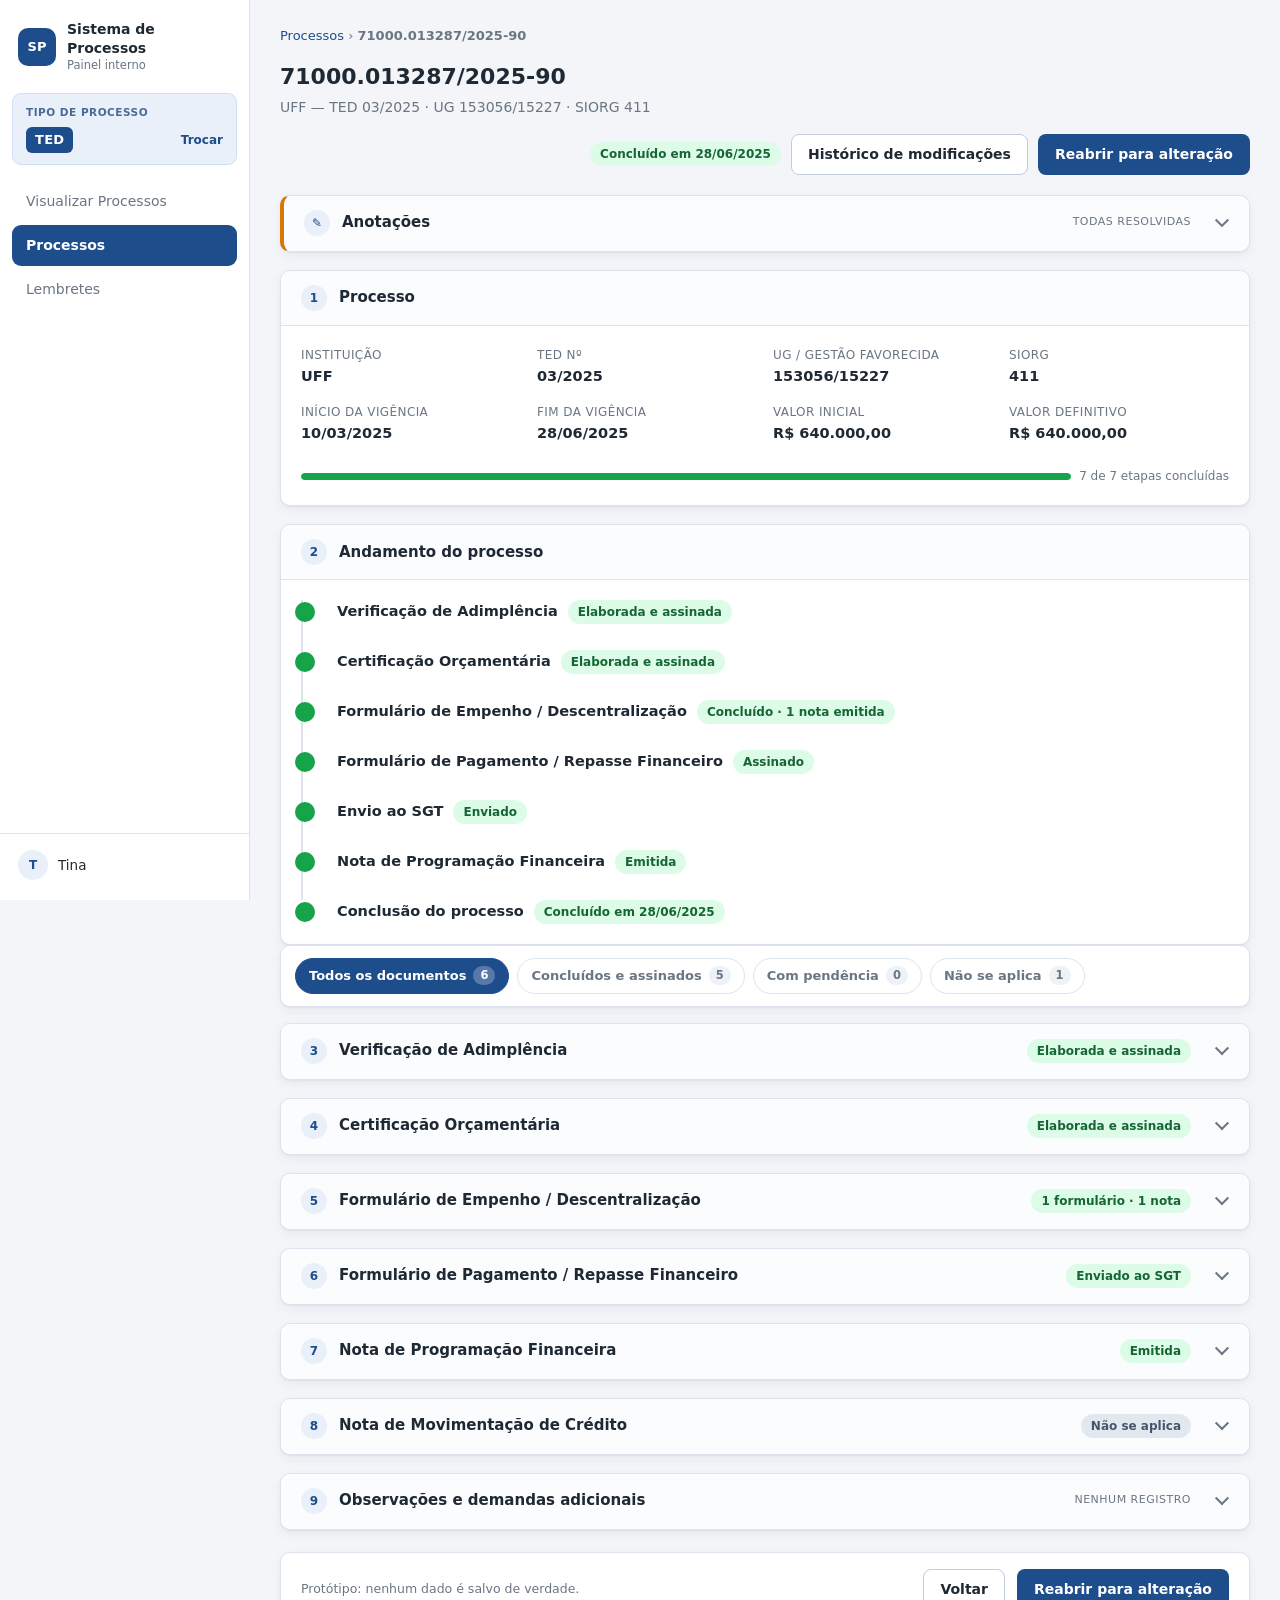
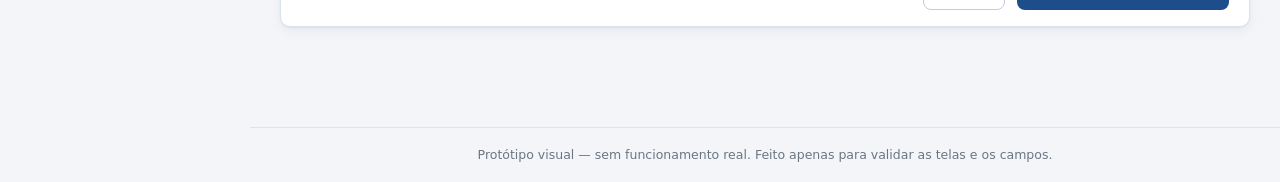
==== commit bc3705ee: "Foi adicionado novos campos" ====
--- a/ted-detalhe-concluido.html
+++ b/ted-detalhe-concluido.html
@@ -31,6 +31,7 @@
       <nav class="menu">
         <a href="ted-visualizar.html">Visualizar Processos</a>
         <a href="ted-processos.html" class="ativa">Processos</a>
+        <a href="ted-lembretes.html">Lembretes</a>
       </nav>
 
       <div class="lateral-usuario">
@@ -127,7 +128,7 @@
 
         <div class="progresso-linha" style="margin-top:22px">
           <div class="barra quase" style="flex:1"><span style="width:100%"></span></div>
-          <span>8 de 8 etapas concluídas</span>
+          <span>7 de 7 etapas concluídas</span>
         </div>
       </div>
     </section>
@@ -158,14 +159,7 @@
           <li class="etapa concluida">
             <div class="titulo-etapa">
               Formulário de Empenho / Descentralização
-              <span class="selo verde">Concluído</span>
-            </div>
-          </li>
-
-          <li class="etapa concluida">
-            <div class="titulo-etapa">
-              Nota de Empenho
-              <span class="selo verde">Todas emitidas</span>
+              <span class="selo verde">Concluído &middot; 1 nota emitida</span>
             </div>
           </li>
 
@@ -212,8 +206,8 @@
       <input type="radio" name="visao" id="v-na">
 
       <div class="chips">
-        <label class="chip" for="v-tudo">Todos os documentos <span class="conta">7</span></label>
-        <label class="chip" for="v-feito">Concluídos e assinados <span class="conta">6</span></label>
+        <label class="chip" for="v-tudo">Todos os documentos <span class="conta">6</span></label>
+        <label class="chip" for="v-feito">Concluídos e assinados <span class="conta">5</span></label>
         <label class="chip" for="v-pendente">Com pendência <span class="conta">0</span></label>
         <label class="chip" for="v-na">Não se aplica <span class="conta">1</span></label>
       </div>
@@ -284,7 +278,7 @@
           <summary class="cartao-topo">
             <span class="numero">5</span>
             <h2>Formulário de Empenho / Descentralização</h2>
-            <span class="obrigatorio"><span class="selo verde">1 formulário</span></span>
+            <span class="obrigatorio"><span class="selo verde">1 formulário &middot; 1 nota</span></span>
           </summary>
           <div class="cartao-corpo" style="padding:0">
             <table class="tabela">
@@ -301,24 +295,16 @@
                 </tr>
               </tbody>
             </table>
-          </div>
-        </details>
-
-        <!-- ---- 6. Nota de Empenho ---- -->
-        <details class="cartao v-ok">
-          <summary class="cartao-topo">
-            <span class="numero">6</span>
-            <h2>Nota de Empenho</h2>
-            <span class="obrigatorio"><span class="selo verde">Todas emitidas</span></span>
-          </summary>
-          <div class="cartao-corpo" style="padding:0">
+
+            <div class="sub-secao">
+              <h4 class="titulo-sub">Notas de empenho deste formulário</h4>
+            </div>
             <table class="tabela">
               <thead>
                 <tr>
                   <th>Número</th>
                   <th>Data de emissão</th>
                   <th>Valor</th>
-                  <th>Referente ao formulário</th>
                 </tr>
               </thead>
               <tbody>
@@ -326,17 +312,16 @@
                   <td class="principal">2025NE000602</td>
                   <td>12/05/2025</td>
                   <td>R$ 640.000,00</td>
-                  <td>16991028</td>
                 </tr>
               </tbody>
             </table>
           </div>
         </details>
 
-        <!-- ---- 7. Formulário de Pagamento ---- -->
+        <!-- ---- 6. Formulário de Pagamento ---- -->
         <details class="cartao v-ok">
           <summary class="cartao-topo">
-            <span class="numero">7</span>
+            <span class="numero">6</span>
             <h2>Formulário de Pagamento / Repasse Financeiro</h2>
             <span class="obrigatorio"><span class="selo verde">Enviado ao SGT</span></span>
           </summary>
@@ -366,10 +351,10 @@
           </div>
         </details>
 
-        <!-- ---- 8. Nota de Programação Financeira ---- -->
+        <!-- ---- 7. Nota de Programação Financeira ---- -->
         <details class="cartao v-ok">
           <summary class="cartao-topo">
-            <span class="numero">8</span>
+            <span class="numero">7</span>
             <h2>Nota de Programação Financeira</h2>
             <span class="obrigatorio"><span class="selo verde">Emitida</span></span>
           </summary>
@@ -395,10 +380,10 @@
           </div>
         </details>
 
-        <!-- ---- 9. Nota de Movimentação de Crédito ---- -->
+        <!-- ---- 8. Nota de Movimentação de Crédito ---- -->
         <details class="cartao v-na">
           <summary class="cartao-topo">
-            <span class="numero">9</span>
+            <span class="numero">8</span>
             <h2>Nota de Movimentação de Crédito</h2>
             <span class="obrigatorio"><span class="selo cinza">Não se aplica</span></span>
           </summary>
@@ -412,10 +397,10 @@
       </div><!-- fim da lista de documentos -->
     </div><!-- fim do filtro -->
 
-    <!-- ================= 10. OBSERVAÇÕES ================= -->
+    <!-- ================= 9. OBSERVAÇÕES ================= -->
     <details class="cartao">
       <summary class="cartao-topo">
-        <span class="numero">10</span>
+        <span class="numero">9</span>
         <h2>Observações e demandas adicionais</h2>
         <span class="obrigatorio">Nenhum registro</span>
       </summary>
--- a/estilo.css
+++ b/estilo.css
@@ -885,6 +885,230 @@
   flex: none;
 }
 
+/* =========================================================
+   LEMBRETES
+   ========================================================= */
+
+/* aviso no topo da tela de acompanhamento */
+.aviso-lembretes {
+  background: var(--superficie);
+  border: 1px solid var(--borda);
+  border-left: 4px solid #d97706;
+  border-radius: var(--raio);
+  box-shadow: var(--sombra);
+  padding: 16px 18px;
+  margin-bottom: 22px;
+}
+
+.aviso-lembretes .topo-aviso {
+  display: flex;
+  align-items: center;
+  gap: 10px;
+  margin-bottom: 12px;
+}
+
+.aviso-lembretes h2 {
+  margin: 0;
+  font-size: 15px;
+  font-weight: 650;
+}
+
+.aviso-lembretes .ver-todos {
+  margin-left: auto;
+  font-size: 13px;
+  font-weight: 600;
+  text-decoration: none;
+}
+
+.aviso-lembretes .ver-todos:hover { text-decoration: underline; }
+
+.lembrete-linha {
+  display: flex;
+  align-items: baseline;
+  gap: 12px;
+  padding: 9px 0;
+  border-top: 1px dashed var(--borda);
+  font-size: 13.5px;
+  flex-wrap: wrap;
+}
+
+.lembrete-linha .quando-selo {
+  flex: none;
+  width: 96px;
+}
+
+.lembrete-linha .processo {
+  font-weight: 600;
+  flex: none;
+}
+
+.lembrete-linha .falta {
+  color: var(--vermelho-txt);
+  font-weight: 600;
+}
+
+.lembrete-linha .abrir {
+  margin-left: auto;
+  font-size: 13px;
+  font-weight: 600;
+  text-decoration: none;
+  white-space: nowrap;
+}
+
+/* botão de criar lembrete, ao lado de uma pendência */
+.btn-lembrar {
+  display: inline-flex;
+  align-items: center;
+  gap: 6px;
+  padding: 4px 11px;
+  border: 1px solid #f0c88a;
+  background: var(--ambar-bg);
+  color: var(--ambar-txt);
+  border-radius: 999px;
+  font-size: 12px;
+  font-weight: 700;
+  text-decoration: none;
+  white-space: nowrap;
+}
+
+.btn-lembrar:hover { background: #fde9b8; border-color: #e0ac5c; }
+
+/* escolha entre data única e repetição, dentro da janela */
+.escolha-quando > input[type="radio"] { display: none; }
+
+.opcoes-quando {
+  display: flex;
+  gap: 10px;
+  margin-bottom: 14px;
+}
+
+.opcao-quando {
+  flex: 1;
+  border: 1px solid var(--borda-forte);
+  border-radius: 9px;
+  padding: 10px 12px;
+  font-size: 13.5px;
+  font-weight: 600;
+  text-align: center;
+  cursor: pointer;
+  background: #fff;
+}
+
+.opcao-quando:hover { border-color: var(--primaria); }
+
+#q-data:checked   ~ .opcoes-quando label[for="q-data"],
+#q-repete:checked ~ .opcoes-quando label[for="q-repete"] {
+  background: var(--primaria);
+  border-color: var(--primaria);
+  color: #fff;
+}
+
+/* bloco de destinatários do e-mail.
+   Ele nasce visível; a regra abaixo o esconde quando a caixa
+   "avisar por e-mail" está desmarcada. Feito nessa ordem de
+   propósito: em navegador antigo, que não entende :has(),
+   a regra é ignorada e o bloco simplesmente continua à vista. */
+.bloco-email {
+  margin-top: 14px;
+  padding: 14px;
+  background: #fbfcfe;
+  border: 1px solid var(--borda);
+  border-radius: 9px;
+}
+
+.escolha-email:has(input.liga-email:not(:checked)) .bloco-email { display: none; }
+
+/* prévia do e-mail que vai sair */
+.previa-email {
+  margin-top: 14px;
+  padding: 14px;
+  border: 1px solid var(--borda);
+  border-radius: 9px;
+  background: #fff;
+  font-size: 13px;
+  line-height: 1.5;
+}
+
+.previa-email .assunto {
+  font-weight: 700;
+  padding-bottom: 8px;
+  margin-bottom: 8px;
+  border-bottom: 1px solid var(--borda);
+}
+
+.previa-email p { margin: 0 0 8px; }
+.previa-email p:last-child { margin-bottom: 0; }
+.previa-email .variavel { background: var(--ambar-bg); color: var(--ambar-txt); padding: 0 4px; border-radius: 4px; font-weight: 600; }
+
+/* etiquetas de variável no editor de modelos */
+.variaveis { display: flex; flex-wrap: wrap; gap: 7px; margin-top: 8px; }
+
+.variaveis code {
+  background: var(--ambar-bg);
+  color: var(--ambar-txt);
+  border: 1px solid #f0c88a;
+  padding: 3px 9px;
+  border-radius: 999px;
+  font-size: 12px;
+  font-weight: 700;
+  cursor: pointer;
+}
+
+.bloco-email .gerenciar {
+  display: inline-block;
+  margin-top: 12px;
+  font-size: 12.5px;
+  font-weight: 600;
+  text-decoration: none;
+}
+
+.bloco-email .gerenciar:hover { text-decoration: underline; }
+
+/* =========================================================
+   ESCOPO DO LEMBRETE — uma pendência ou o processo inteiro
+   Duas perguntas encadeadas. O CSS combina as duas respostas
+   ligando os dois rádios no mesmo seletor:
+   #e-processo:checked ~ #n-resumo:checked ~ (o que mostrar)
+   ========================================================= */
+.escolha-quando > input[type="radio"] { display: none; }
+
+.so-pendencia,
+.so-processo,
+.bloco-detalhe { display: none; }
+
+#e-pendencia:checked ~ .so-pendencia { display: block; }
+#e-processo:checked  ~ .so-processo,
+#e-processo:checked  ~ .bloco-detalhe { display: block; }
+
+#e-pendencia:checked ~ .opcoes-escopo label[for="e-pendencia"],
+#e-processo:checked  ~ .opcoes-escopo label[for="e-processo"],
+#n-tudo:checked      ~ .bloco-detalhe .opcoes-detalhe label[for="n-tudo"],
+#n-resumo:checked    ~ .bloco-detalhe .opcoes-detalhe label[for="n-resumo"] {
+  background: var(--primaria);
+  border-color: var(--primaria);
+  color: #fff;
+}
+
+/* prévias: uma para cada combinação de respostas */
+.previa-email { display: none; }
+
+#e-pendencia:checked ~ .escolha-email .previa-pendencia,
+#e-processo:checked ~ #n-tudo:checked   ~ .escolha-email .previa-tudo,
+#e-processo:checked ~ #n-resumo:checked ~ .escolha-email .previa-resumo {
+  display: block;
+}
+
+.previa-email ul { margin: 6px 0 8px; padding-left: 20px; }
+.previa-email li { margin-bottom: 3px; }
+
+/* corpo de janela que segura um formulário */
+.janela-corpo.formulario { padding: 20px; }
+
+.campos-quando { display: none; }
+
+#q-data:checked   ~ .campos-quando.para-data,
+#q-repete:checked ~ .campos-quando.para-repete { display: block; }
+
 /* ---------- 16. Rodapé ---------- */
 .rodape {
   border-top: 1px solid var(--borda);
@@ -958,6 +1182,10 @@
 #h-todos:checked         ~ .chips label[for="h-todos"],
 #h-concluido:checked     ~ .chips label[for="h-concluido"],
 #h-alteracao:checked     ~ .chips label[for="h-alteracao"],
+#l-todos:checked         ~ .chips label[for="l-todos"],
+#l-atrasado:checked      ~ .chips label[for="l-atrasado"],
+#l-hoje:checked          ~ .chips label[for="l-hoje"],
+#l-proximo:checked       ~ .chips label[for="l-proximo"],
 #v-tudo:checked          ~ .chips label[for="v-tudo"],
 #v-feito:checked         ~ .chips label[for="v-feito"],
 #v-pendente:checked      ~ .chips label[for="v-pendente"],
@@ -979,6 +1207,10 @@
 #h-todos:checked         ~ .chips label[for="h-todos"] .conta,
 #h-concluido:checked     ~ .chips label[for="h-concluido"] .conta,
 #h-alteracao:checked     ~ .chips label[for="h-alteracao"] .conta,
+#l-todos:checked         ~ .chips label[for="l-todos"] .conta,
+#l-atrasado:checked      ~ .chips label[for="l-atrasado"] .conta,
+#l-hoje:checked          ~ .chips label[for="l-hoje"] .conta,
+#l-proximo:checked       ~ .chips label[for="l-proximo"] .conta,
 #v-tudo:checked          ~ .chips label[for="v-tudo"] .conta,
 #v-feito:checked         ~ .chips label[for="v-feito"] .conta,
 #v-pendente:checked      ~ .chips label[for="v-pendente"] .conta,
@@ -997,7 +1229,10 @@
 #f-programacao:checked   ~ .cartao tbody tr:not(.e-programacao),
 #f-movimentacao:checked  ~ .cartao tbody tr:not(.e-movimentacao),
 #h-concluido:checked     ~ .cartao tbody tr:not(.s-concluido),
-#h-alteracao:checked     ~ .cartao tbody tr:not(.s-alteracao) {
+#h-alteracao:checked     ~ .cartao tbody tr:not(.s-alteracao),
+#l-atrasado:checked      ~ .cartao tbody tr:not(.p-atrasado),
+#l-hoje:checked          ~ .cartao tbody tr:not(.p-hoje),
+#l-proximo:checked       ~ .cartao tbody tr:not(.p-proximo) {
   display: none;
 }
 
@@ -1122,10 +1357,6 @@
 #et-emp-2:checked ~ .etapas > #s-emp-2,
 #et-emp-3:checked ~ .etapas > #s-emp-3,
 #et-emp-4:checked ~ .etapas > #s-emp-4,
-#et-ne-1:checked ~ .etapas > #s-ne-1,
-#et-ne-2:checked ~ .etapas > #s-ne-2,
-#et-ne-3:checked ~ .etapas > #s-ne-3,
-#et-ne-4:checked ~ .etapas > #s-ne-4,
 #et-pag-1:checked ~ .etapas > #s-pag-1,
 #et-pag-2:checked ~ .etapas > #s-pag-2,
 #et-pag-3:checked ~ .etapas > #s-pag-3,
@@ -1143,8 +1374,7 @@
    Três regras por vaga, nesta ordem (a última vence o empate):
    1. aparece quando a vaga anterior já foi usada;
    2. some quando ela própria é usada;
-   3. some se alguma vaga anterior estiver livre — é isso que
-      evita dois botões iguais depois de excluir uma do meio. */
+   3. some se alguma vaga anterior estiver livre. */
 .painel-adicionar label[for="et-adim-2"],
 .painel-adicionar label[for="et-adim-3"],
 .painel-adicionar label[for="et-adim-4"],
@@ -1154,9 +1384,6 @@
 .painel-adicionar label[for="et-emp-2"],
 .painel-adicionar label[for="et-emp-3"],
 .painel-adicionar label[for="et-emp-4"],
-.painel-adicionar label[for="et-ne-2"],
-.painel-adicionar label[for="et-ne-3"],
-.painel-adicionar label[for="et-ne-4"],
 .painel-adicionar label[for="et-pag-2"],
 .painel-adicionar label[for="et-pag-3"],
 .painel-adicionar label[for="et-pag-4"],
@@ -1209,20 +1436,6 @@
 #et-emp-2:not(:checked) ~ .painel-adicionar label[for="et-emp-4"] { display: none; }
 #et-emp-3:not(:checked) ~ .painel-adicionar label[for="et-emp-4"] { display: none; }
 
-#et-ne-1:checked ~ .painel-adicionar label[for="et-ne-2"] { display: inline-flex; }
-#et-ne-2:checked ~ .painel-adicionar label[for="et-ne-3"] { display: inline-flex; }
-#et-ne-3:checked ~ .painel-adicionar label[for="et-ne-4"] { display: inline-flex; }
-#et-ne-1:checked ~ .painel-adicionar label[for="et-ne-1"] { display: none; }
-#et-ne-2:checked ~ .painel-adicionar label[for="et-ne-2"] { display: none; }
-#et-ne-3:checked ~ .painel-adicionar label[for="et-ne-3"] { display: none; }
-#et-ne-4:checked ~ .painel-adicionar label[for="et-ne-4"] { display: none; }
-#et-ne-1:not(:checked) ~ .painel-adicionar label[for="et-ne-2"] { display: none; }
-#et-ne-1:not(:checked) ~ .painel-adicionar label[for="et-ne-3"] { display: none; }
-#et-ne-2:not(:checked) ~ .painel-adicionar label[for="et-ne-3"] { display: none; }
-#et-ne-1:not(:checked) ~ .painel-adicionar label[for="et-ne-4"] { display: none; }
-#et-ne-2:not(:checked) ~ .painel-adicionar label[for="et-ne-4"] { display: none; }
-#et-ne-3:not(:checked) ~ .painel-adicionar label[for="et-ne-4"] { display: none; }
-
 #et-pag-1:checked ~ .painel-adicionar label[for="et-pag-2"] { display: inline-flex; }
 #et-pag-2:checked ~ .painel-adicionar label[for="et-pag-3"] { display: inline-flex; }
 #et-pag-3:checked ~ .painel-adicionar label[for="et-pag-4"] { display: inline-flex; }
@@ -1264,6 +1477,108 @@
 #et-nc-1:not(:checked) ~ .painel-adicionar label[for="et-nc-4"] { display: none; }
 #et-nc-2:not(:checked) ~ .painel-adicionar label[for="et-nc-4"] { display: none; }
 #et-nc-3:not(:checked) ~ .painel-adicionar label[for="et-nc-4"] { display: none; }
+
+/* =========================================================
+   NOTAS DE EMPENHO DENTRO DO FORMULÁRIO
+   Mesma mecânica das etapas, um nível abaixo: cada formulário
+   tem suas próprias caixas de seleção e sua própria lista.
+   ========================================================= */
+.notas-do-empenho {
+  margin-top: 20px;
+  padding-top: 18px;
+  border-top: 1px dashed var(--borda-forte);
+}
+
+.notas-do-empenho > input[type="checkbox"] { display: none; }
+
+/* subtítulo dentro de um cartão de visualização */
+.sub-secao {
+  padding: 18px 20px 10px;
+  border-top: 1px dashed var(--borda-forte);
+  margin-top: 4px;
+}
+
+.sub-secao .titulo-sub { margin: 0; }
+
+.titulo-sub {
+  margin: 0 0 12px;
+  font-size: 11.5px;
+  text-transform: uppercase;
+  letter-spacing: .5px;
+  color: var(--texto-suave);
+  font-weight: 700;
+}
+
+.remover-nota {
+  margin-left: auto;
+  font-size: 12px;
+  font-weight: 600;
+  color: var(--vermelho-txt);
+  cursor: pointer;
+}
+
+.remover-nota:hover { text-decoration: underline; }
+
+/* nenhuma nota aparece até ser adicionada */
+.lista-notas > .repeticao { display: none; }
+
+#ne-1-1:checked ~ .lista-notas > #n-1-1,
+#ne-1-2:checked ~ .lista-notas > #n-1-2,
+#ne-1-3:checked ~ .lista-notas > #n-1-3,
+#ne-2-1:checked ~ .lista-notas > #n-2-1,
+#ne-2-2:checked ~ .lista-notas > #n-2-2,
+#ne-2-3:checked ~ .lista-notas > #n-2-3,
+#ne-3-1:checked ~ .lista-notas > #n-3-1,
+#ne-3-2:checked ~ .lista-notas > #n-3-2,
+#ne-3-3:checked ~ .lista-notas > #n-3-3,
+#ne-4-1:checked ~ .lista-notas > #n-4-1,
+#ne-4-2:checked ~ .lista-notas > #n-4-2,
+#ne-4-3:checked ~ .lista-notas > #n-4-3 { display: block; }
+
+.notas-do-empenho label[for="ne-1-2"],
+.notas-do-empenho label[for="ne-1-3"],
+.notas-do-empenho label[for="ne-2-2"],
+.notas-do-empenho label[for="ne-2-3"],
+.notas-do-empenho label[for="ne-3-2"],
+.notas-do-empenho label[for="ne-3-3"],
+.notas-do-empenho label[for="ne-4-2"],
+.notas-do-empenho label[for="ne-4-3"] { display: none; }
+
+#ne-1-1:checked ~ label[for="ne-1-2"] { display: block; }
+#ne-1-2:checked ~ label[for="ne-1-3"] { display: block; }
+#ne-1-1:checked ~ label[for="ne-1-1"] { display: none; }
+#ne-1-2:checked ~ label[for="ne-1-2"] { display: none; }
+#ne-1-3:checked ~ label[for="ne-1-3"] { display: none; }
+#ne-1-1:not(:checked) ~ label[for="ne-1-2"] { display: none; }
+#ne-1-1:not(:checked) ~ label[for="ne-1-3"] { display: none; }
+#ne-1-2:not(:checked) ~ label[for="ne-1-3"] { display: none; }
+
+#ne-2-1:checked ~ label[for="ne-2-2"] { display: block; }
+#ne-2-2:checked ~ label[for="ne-2-3"] { display: block; }
+#ne-2-1:checked ~ label[for="ne-2-1"] { display: none; }
+#ne-2-2:checked ~ label[for="ne-2-2"] { display: none; }
+#ne-2-3:checked ~ label[for="ne-2-3"] { display: none; }
+#ne-2-1:not(:checked) ~ label[for="ne-2-2"] { display: none; }
+#ne-2-1:not(:checked) ~ label[for="ne-2-3"] { display: none; }
+#ne-2-2:not(:checked) ~ label[for="ne-2-3"] { display: none; }
+
+#ne-3-1:checked ~ label[for="ne-3-2"] { display: block; }
+#ne-3-2:checked ~ label[for="ne-3-3"] { display: block; }
+#ne-3-1:checked ~ label[for="ne-3-1"] { display: none; }
+#ne-3-2:checked ~ label[for="ne-3-2"] { display: none; }
+#ne-3-3:checked ~ label[for="ne-3-3"] { display: none; }
+#ne-3-1:not(:checked) ~ label[for="ne-3-2"] { display: none; }
+#ne-3-1:not(:checked) ~ label[for="ne-3-3"] { display: none; }
+#ne-3-2:not(:checked) ~ label[for="ne-3-3"] { display: none; }
+
+#ne-4-1:checked ~ label[for="ne-4-2"] { display: block; }
+#ne-4-2:checked ~ label[for="ne-4-3"] { display: block; }
+#ne-4-1:checked ~ label[for="ne-4-1"] { display: none; }
+#ne-4-2:checked ~ label[for="ne-4-2"] { display: none; }
+#ne-4-3:checked ~ label[for="ne-4-3"] { display: none; }
+#ne-4-1:not(:checked) ~ label[for="ne-4-2"] { display: none; }
+#ne-4-1:not(:checked) ~ label[for="ne-4-3"] { display: none; }
+#ne-4-2:not(:checked) ~ label[for="ne-4-3"] { display: none; }
 
 /* link de remover, no rodapé de cada etapa */
 .remover-etapa {
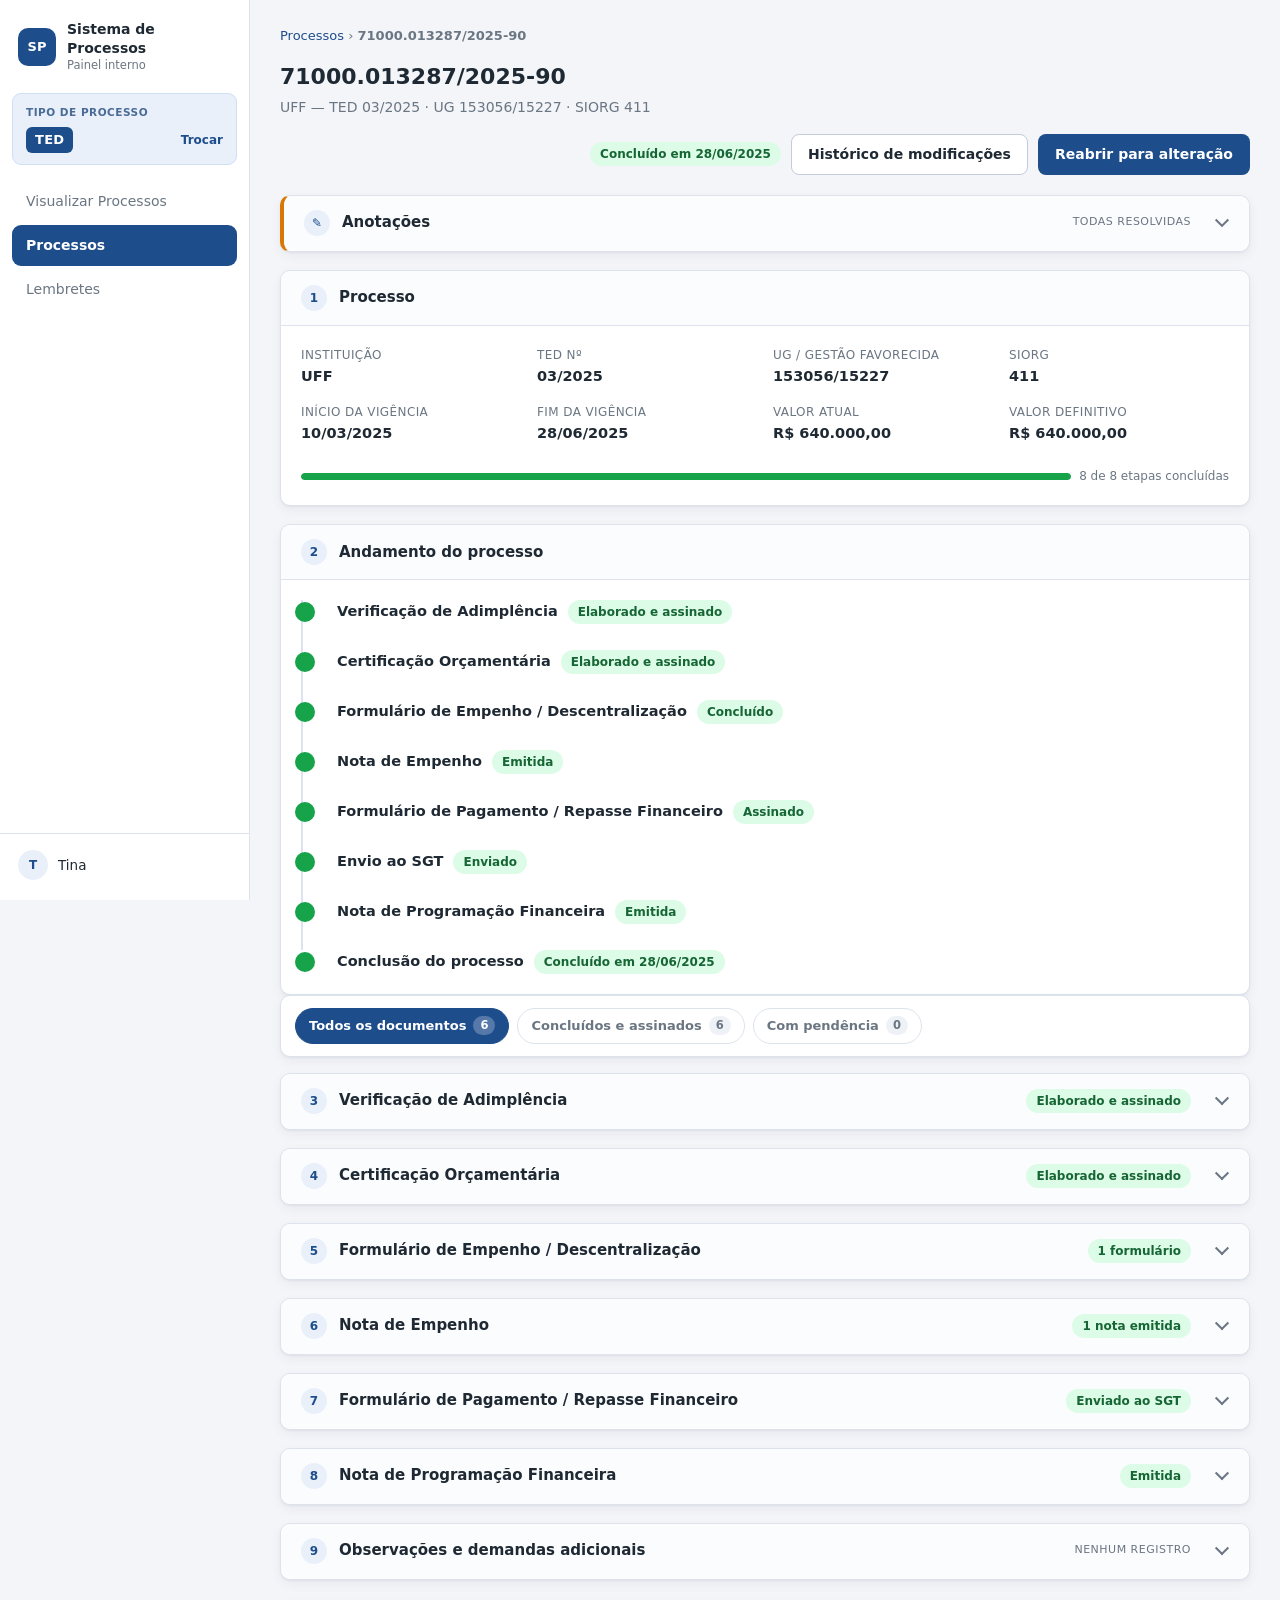
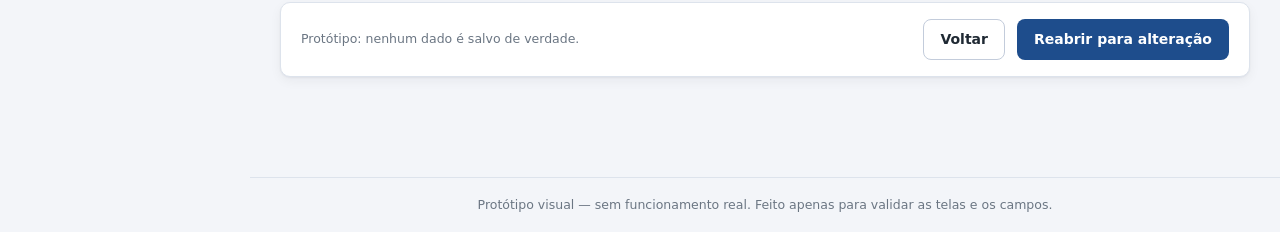
==== commit 83525eec: "Adicionado novas abas e mudanças de etapas" ====
--- a/ted-detalhe-concluido.html
+++ b/ted-detalhe-concluido.html
@@ -117,7 +117,7 @@
             <div class="conteudo">28/06/2025</div>
           </div>
           <div class="item">
-            <div class="rotulo">Valor inicial</div>
+            <div class="rotulo">Valor atual</div>
             <div class="conteudo">R$ 640.000,00</div>
           </div>
           <div class="item">
@@ -128,7 +128,7 @@
 
         <div class="progresso-linha" style="margin-top:22px">
           <div class="barra quase" style="flex:1"><span style="width:100%"></span></div>
-          <span>7 de 7 etapas concluídas</span>
+          <span>8 de 8 etapas concluídas</span>
         </div>
       </div>
     </section>
@@ -145,21 +145,28 @@
           <li class="etapa concluida">
             <div class="titulo-etapa">
               Verificação de Adimplência
-              <span class="selo verde">Elaborada e assinada</span>
+              <span class="selo verde">Elaborado e assinado</span>
             </div>
           </li>
 
           <li class="etapa concluida">
             <div class="titulo-etapa">
               Certificação Orçamentária
-              <span class="selo verde">Elaborada e assinada</span>
+              <span class="selo verde">Elaborado e assinado</span>
             </div>
           </li>
 
           <li class="etapa concluida">
             <div class="titulo-etapa">
               Formulário de Empenho / Descentralização
-              <span class="selo verde">Concluído &middot; 1 nota emitida</span>
+              <span class="selo verde">Concluído</span>
+            </div>
+          </li>
+
+          <li class="etapa concluida">
+            <div class="titulo-etapa">
+              Nota de Empenho
+              <span class="selo verde">Emitida</span>
             </div>
           </li>
 
@@ -203,13 +210,11 @@
       <input type="radio" name="visao" id="v-tudo" checked>
       <input type="radio" name="visao" id="v-feito">
       <input type="radio" name="visao" id="v-pendente">
-      <input type="radio" name="visao" id="v-na">
 
       <div class="chips">
         <label class="chip" for="v-tudo">Todos os documentos <span class="conta">6</span></label>
-        <label class="chip" for="v-feito">Concluídos e assinados <span class="conta">5</span></label>
+        <label class="chip" for="v-feito">Concluídos e assinados <span class="conta">6</span></label>
         <label class="chip" for="v-pendente">Com pendência <span class="conta">0</span></label>
-        <label class="chip" for="v-na">Não se aplica <span class="conta">1</span></label>
       </div>
 
       <div class="lista-docs">
@@ -223,7 +228,7 @@
           <summary class="cartao-topo">
             <span class="numero">3</span>
             <h2>Verificação de Adimplência</h2>
-            <span class="obrigatorio"><span class="selo verde">Elaborada e assinada</span></span>
+            <span class="obrigatorio"><span class="selo verde">Elaborado e assinado</span></span>
           </summary>
           <div class="cartao-corpo">
             <div class="dados tres">
@@ -233,7 +238,7 @@
               </div>
               <div class="item">
                 <div class="rotulo">Status</div>
-                <div class="conteudo">Elaborada e assinada</div>
+                <div class="conteudo">Elaborado e assinado</div>
               </div>
               <div class="item">
                 <div class="rotulo">Assinaturas</div>
@@ -251,7 +256,7 @@
           <summary class="cartao-topo">
             <span class="numero">4</span>
             <h2>Certificação Orçamentária</h2>
-            <span class="obrigatorio"><span class="selo verde">Elaborada e assinada</span></span>
+            <span class="obrigatorio"><span class="selo verde">Elaborado e assinado</span></span>
           </summary>
           <div class="cartao-corpo">
             <div class="dados tres">
@@ -261,7 +266,7 @@
               </div>
               <div class="item">
                 <div class="rotulo">Status</div>
-                <div class="conteudo">Elaborada e assinada</div>
+                <div class="conteudo">Elaborado e assinado</div>
               </div>
               <div class="item">
                 <div class="rotulo">Assinaturas</div>
@@ -278,7 +283,7 @@
           <summary class="cartao-topo">
             <span class="numero">5</span>
             <h2>Formulário de Empenho / Descentralização</h2>
-            <span class="obrigatorio"><span class="selo verde">1 formulário &middot; 1 nota</span></span>
+            <span class="obrigatorio"><span class="selo verde">1 formulário</span></span>
           </summary>
           <div class="cartao-corpo" style="padding:0">
             <table class="tabela">
@@ -297,8 +302,20 @@
             </table>
 
             <div class="sub-secao">
-              <h4 class="titulo-sub">Notas de empenho deste formulário</h4>
-            </div>
+              <h4 class="titulo-sub">Notas de movimentação de crédito deste formulário</h4>
+              <p style="margin:0;font-size:13px;color:var(--texto-suave)">Nenhuma registrada.</p>
+            </div>
+          </div>
+        </details>
+
+        <!-- ---- 6. Nota de Empenho ---- -->
+        <details class="cartao v-ok">
+          <summary class="cartao-topo">
+            <span class="numero">6</span>
+            <h2>Nota de Empenho</h2>
+            <span class="obrigatorio"><span class="selo verde">1 nota emitida</span></span>
+          </summary>
+          <div class="cartao-corpo" style="padding:0">
             <table class="tabela">
               <thead>
                 <tr>
@@ -318,10 +335,10 @@
           </div>
         </details>
 
-        <!-- ---- 6. Formulário de Pagamento ---- -->
+        <!-- ---- 7. Formulário de Pagamento ---- -->
         <details class="cartao v-ok">
           <summary class="cartao-topo">
-            <span class="numero">6</span>
+            <span class="numero">7</span>
             <h2>Formulário de Pagamento / Repasse Financeiro</h2>
             <span class="obrigatorio"><span class="selo verde">Enviado ao SGT</span></span>
           </summary>
@@ -351,24 +368,24 @@
           </div>
         </details>
 
-        <!-- ---- 7. Nota de Programação Financeira ---- -->
+        <!-- ---- 8. Nota de Programação Financeira ---- -->
         <details class="cartao v-ok">
           <summary class="cartao-topo">
-            <span class="numero">7</span>
+            <span class="numero">8</span>
             <h2>Nota de Programação Financeira</h2>
             <span class="obrigatorio"><span class="selo verde">Emitida</span></span>
           </summary>
           <div class="cartao-corpo">
             <div class="dados">
               <div class="item">
+                <div class="rotulo">Código SEI</div>
+                <div class="conteudo">17188930</div>
+              </div>
+              <div class="item">
                 <div class="rotulo">Número da parcela</div>
                 <div class="conteudo">2025PF000009</div>
               </div>
               <div class="item">
-                <div class="rotulo">Código SEI</div>
-                <div class="conteudo">17188930</div>
-              </div>
-              <div class="item">
                 <div class="rotulo">Data de emissão</div>
                 <div class="conteudo">26/06/2025</div>
               </div>
@@ -377,20 +394,6 @@
                 <div class="conteudo">Emitida</div>
               </div>
             </div>
-          </div>
-        </details>
-
-        <!-- ---- 8. Nota de Movimentação de Crédito ---- -->
-        <details class="cartao v-na">
-          <summary class="cartao-topo">
-            <span class="numero">8</span>
-            <h2>Nota de Movimentação de Crédito</h2>
-            <span class="obrigatorio"><span class="selo cinza">Não se aplica</span></span>
-          </summary>
-          <div class="cartao-corpo">
-            <p style="margin:0;font-size:14px;color:var(--texto-suave)">
-              Este processo não teve Nota de Movimentação de Crédito.
-            </p>
           </div>
         </details>
 
@@ -476,8 +479,8 @@
               <tr>
                 <td class="principal">22/04/2025 &middot; 11:20</td>
                 <td>Certificação Orçamentária — status</td>
-                <td class="secundario">Elaboração</td>
-                <td>Elaborada e assinada</td>
+                <td class="secundario">Em elaboração</td>
+                <td>Elaborado e assinado</td>
                 <td>Tina</td>
               </tr>
 
--- a/estilo.css
+++ b/estilo.css
@@ -1357,6 +1357,10 @@
 #et-emp-2:checked ~ .etapas > #s-emp-2,
 #et-emp-3:checked ~ .etapas > #s-emp-3,
 #et-emp-4:checked ~ .etapas > #s-emp-4,
+#et-ne-1:checked ~ .etapas > #s-ne-1,
+#et-ne-2:checked ~ .etapas > #s-ne-2,
+#et-ne-3:checked ~ .etapas > #s-ne-3,
+#et-ne-4:checked ~ .etapas > #s-ne-4,
 #et-pag-1:checked ~ .etapas > #s-pag-1,
 #et-pag-2:checked ~ .etapas > #s-pag-2,
 #et-pag-3:checked ~ .etapas > #s-pag-3,
@@ -1364,11 +1368,7 @@
 #et-pf-1:checked ~ .etapas > #s-pf-1,
 #et-pf-2:checked ~ .etapas > #s-pf-2,
 #et-pf-3:checked ~ .etapas > #s-pf-3,
-#et-pf-4:checked ~ .etapas > #s-pf-4,
-#et-nc-1:checked ~ .etapas > #s-nc-1,
-#et-nc-2:checked ~ .etapas > #s-nc-2,
-#et-nc-3:checked ~ .etapas > #s-nc-3,
-#et-nc-4:checked ~ .etapas > #s-nc-4 { display: block; }
+#et-pf-4:checked ~ .etapas > #s-pf-4 { display: block; }
 
 /* Só aparece o botão da PRIMEIRA vaga livre de cada tipo.
    Três regras por vaga, nesta ordem (a última vence o empate):
@@ -1384,15 +1384,15 @@
 .painel-adicionar label[for="et-emp-2"],
 .painel-adicionar label[for="et-emp-3"],
 .painel-adicionar label[for="et-emp-4"],
+.painel-adicionar label[for="et-ne-2"],
+.painel-adicionar label[for="et-ne-3"],
+.painel-adicionar label[for="et-ne-4"],
 .painel-adicionar label[for="et-pag-2"],
 .painel-adicionar label[for="et-pag-3"],
 .painel-adicionar label[for="et-pag-4"],
 .painel-adicionar label[for="et-pf-2"],
 .painel-adicionar label[for="et-pf-3"],
-.painel-adicionar label[for="et-pf-4"],
-.painel-adicionar label[for="et-nc-2"],
-.painel-adicionar label[for="et-nc-3"],
-.painel-adicionar label[for="et-nc-4"] { display: none; }
+.painel-adicionar label[for="et-pf-4"] { display: none; }
 
 #et-adim-1:checked ~ .painel-adicionar label[for="et-adim-2"] { display: inline-flex; }
 #et-adim-2:checked ~ .painel-adicionar label[for="et-adim-3"] { display: inline-flex; }
@@ -1436,6 +1436,20 @@
 #et-emp-2:not(:checked) ~ .painel-adicionar label[for="et-emp-4"] { display: none; }
 #et-emp-3:not(:checked) ~ .painel-adicionar label[for="et-emp-4"] { display: none; }
 
+#et-ne-1:checked ~ .painel-adicionar label[for="et-ne-2"] { display: inline-flex; }
+#et-ne-2:checked ~ .painel-adicionar label[for="et-ne-3"] { display: inline-flex; }
+#et-ne-3:checked ~ .painel-adicionar label[for="et-ne-4"] { display: inline-flex; }
+#et-ne-1:checked ~ .painel-adicionar label[for="et-ne-1"] { display: none; }
+#et-ne-2:checked ~ .painel-adicionar label[for="et-ne-2"] { display: none; }
+#et-ne-3:checked ~ .painel-adicionar label[for="et-ne-3"] { display: none; }
+#et-ne-4:checked ~ .painel-adicionar label[for="et-ne-4"] { display: none; }
+#et-ne-1:not(:checked) ~ .painel-adicionar label[for="et-ne-2"] { display: none; }
+#et-ne-1:not(:checked) ~ .painel-adicionar label[for="et-ne-3"] { display: none; }
+#et-ne-2:not(:checked) ~ .painel-adicionar label[for="et-ne-3"] { display: none; }
+#et-ne-1:not(:checked) ~ .painel-adicionar label[for="et-ne-4"] { display: none; }
+#et-ne-2:not(:checked) ~ .painel-adicionar label[for="et-ne-4"] { display: none; }
+#et-ne-3:not(:checked) ~ .painel-adicionar label[for="et-ne-4"] { display: none; }
+
 #et-pag-1:checked ~ .painel-adicionar label[for="et-pag-2"] { display: inline-flex; }
 #et-pag-2:checked ~ .painel-adicionar label[for="et-pag-3"] { display: inline-flex; }
 #et-pag-3:checked ~ .painel-adicionar label[for="et-pag-4"] { display: inline-flex; }
@@ -1464,24 +1478,28 @@
 #et-pf-2:not(:checked) ~ .painel-adicionar label[for="et-pf-4"] { display: none; }
 #et-pf-3:not(:checked) ~ .painel-adicionar label[for="et-pf-4"] { display: none; }
 
-#et-nc-1:checked ~ .painel-adicionar label[for="et-nc-2"] { display: inline-flex; }
-#et-nc-2:checked ~ .painel-adicionar label[for="et-nc-3"] { display: inline-flex; }
-#et-nc-3:checked ~ .painel-adicionar label[for="et-nc-4"] { display: inline-flex; }
-#et-nc-1:checked ~ .painel-adicionar label[for="et-nc-1"] { display: none; }
-#et-nc-2:checked ~ .painel-adicionar label[for="et-nc-2"] { display: none; }
-#et-nc-3:checked ~ .painel-adicionar label[for="et-nc-3"] { display: none; }
-#et-nc-4:checked ~ .painel-adicionar label[for="et-nc-4"] { display: none; }
-#et-nc-1:not(:checked) ~ .painel-adicionar label[for="et-nc-2"] { display: none; }
-#et-nc-1:not(:checked) ~ .painel-adicionar label[for="et-nc-3"] { display: none; }
-#et-nc-2:not(:checked) ~ .painel-adicionar label[for="et-nc-3"] { display: none; }
-#et-nc-1:not(:checked) ~ .painel-adicionar label[for="et-nc-4"] { display: none; }
-#et-nc-2:not(:checked) ~ .painel-adicionar label[for="et-nc-4"] { display: none; }
-#et-nc-3:not(:checked) ~ .painel-adicionar label[for="et-nc-4"] { display: none; }
+/* subtítulo dentro de um cartão de visualização */
+.sub-secao {
+  padding: 18px 20px 10px;
+  border-top: 1px dashed var(--borda-forte);
+  margin-top: 4px;
+}
+
+.sub-secao .titulo-sub { margin: 0; }
+
+.titulo-sub {
+  margin: 0 0 12px;
+  font-size: 11.5px;
+  text-transform: uppercase;
+  letter-spacing: .5px;
+  color: var(--texto-suave);
+  font-weight: 700;
+}
 
 /* =========================================================
-   NOTAS DE EMPENHO DENTRO DO FORMULÁRIO
+   NOTAS DE MOVIMENTAÇÃO DE CRÉDITO DENTRO DO FORMULÁRIO
    Mesma mecânica das etapas, um nível abaixo: cada formulário
-   tem suas próprias caixas de seleção e sua própria lista.
+   de empenho tem suas próprias caixas de seleção e sua própria lista.
    ========================================================= */
 .notas-do-empenho {
   margin-top: 20px;
@@ -1491,24 +1509,6 @@
 
 .notas-do-empenho > input[type="checkbox"] { display: none; }
 
-/* subtítulo dentro de um cartão de visualização */
-.sub-secao {
-  padding: 18px 20px 10px;
-  border-top: 1px dashed var(--borda-forte);
-  margin-top: 4px;
-}
-
-.sub-secao .titulo-sub { margin: 0; }
-
-.titulo-sub {
-  margin: 0 0 12px;
-  font-size: 11.5px;
-  text-transform: uppercase;
-  letter-spacing: .5px;
-  color: var(--texto-suave);
-  font-weight: 700;
-}
-
 .remover-nota {
   margin-left: auto;
   font-size: 12px;
@@ -1522,63 +1522,63 @@
 /* nenhuma nota aparece até ser adicionada */
 .lista-notas > .repeticao { display: none; }
 
-#ne-1-1:checked ~ .lista-notas > #n-1-1,
-#ne-1-2:checked ~ .lista-notas > #n-1-2,
-#ne-1-3:checked ~ .lista-notas > #n-1-3,
-#ne-2-1:checked ~ .lista-notas > #n-2-1,
-#ne-2-2:checked ~ .lista-notas > #n-2-2,
-#ne-2-3:checked ~ .lista-notas > #n-2-3,
-#ne-3-1:checked ~ .lista-notas > #n-3-1,
-#ne-3-2:checked ~ .lista-notas > #n-3-2,
-#ne-3-3:checked ~ .lista-notas > #n-3-3,
-#ne-4-1:checked ~ .lista-notas > #n-4-1,
-#ne-4-2:checked ~ .lista-notas > #n-4-2,
-#ne-4-3:checked ~ .lista-notas > #n-4-3 { display: block; }
-
-.notas-do-empenho label[for="ne-1-2"],
-.notas-do-empenho label[for="ne-1-3"],
-.notas-do-empenho label[for="ne-2-2"],
-.notas-do-empenho label[for="ne-2-3"],
-.notas-do-empenho label[for="ne-3-2"],
-.notas-do-empenho label[for="ne-3-3"],
-.notas-do-empenho label[for="ne-4-2"],
-.notas-do-empenho label[for="ne-4-3"] { display: none; }
-
-#ne-1-1:checked ~ label[for="ne-1-2"] { display: block; }
-#ne-1-2:checked ~ label[for="ne-1-3"] { display: block; }
-#ne-1-1:checked ~ label[for="ne-1-1"] { display: none; }
-#ne-1-2:checked ~ label[for="ne-1-2"] { display: none; }
-#ne-1-3:checked ~ label[for="ne-1-3"] { display: none; }
-#ne-1-1:not(:checked) ~ label[for="ne-1-2"] { display: none; }
-#ne-1-1:not(:checked) ~ label[for="ne-1-3"] { display: none; }
-#ne-1-2:not(:checked) ~ label[for="ne-1-3"] { display: none; }
-
-#ne-2-1:checked ~ label[for="ne-2-2"] { display: block; }
-#ne-2-2:checked ~ label[for="ne-2-3"] { display: block; }
-#ne-2-1:checked ~ label[for="ne-2-1"] { display: none; }
-#ne-2-2:checked ~ label[for="ne-2-2"] { display: none; }
-#ne-2-3:checked ~ label[for="ne-2-3"] { display: none; }
-#ne-2-1:not(:checked) ~ label[for="ne-2-2"] { display: none; }
-#ne-2-1:not(:checked) ~ label[for="ne-2-3"] { display: none; }
-#ne-2-2:not(:checked) ~ label[for="ne-2-3"] { display: none; }
-
-#ne-3-1:checked ~ label[for="ne-3-2"] { display: block; }
-#ne-3-2:checked ~ label[for="ne-3-3"] { display: block; }
-#ne-3-1:checked ~ label[for="ne-3-1"] { display: none; }
-#ne-3-2:checked ~ label[for="ne-3-2"] { display: none; }
-#ne-3-3:checked ~ label[for="ne-3-3"] { display: none; }
-#ne-3-1:not(:checked) ~ label[for="ne-3-2"] { display: none; }
-#ne-3-1:not(:checked) ~ label[for="ne-3-3"] { display: none; }
-#ne-3-2:not(:checked) ~ label[for="ne-3-3"] { display: none; }
-
-#ne-4-1:checked ~ label[for="ne-4-2"] { display: block; }
-#ne-4-2:checked ~ label[for="ne-4-3"] { display: block; }
-#ne-4-1:checked ~ label[for="ne-4-1"] { display: none; }
-#ne-4-2:checked ~ label[for="ne-4-2"] { display: none; }
-#ne-4-3:checked ~ label[for="ne-4-3"] { display: none; }
-#ne-4-1:not(:checked) ~ label[for="ne-4-2"] { display: none; }
-#ne-4-1:not(:checked) ~ label[for="ne-4-3"] { display: none; }
-#ne-4-2:not(:checked) ~ label[for="ne-4-3"] { display: none; }
+#nc-1-1:checked ~ .lista-notas > #n-1-1,
+#nc-1-2:checked ~ .lista-notas > #n-1-2,
+#nc-1-3:checked ~ .lista-notas > #n-1-3,
+#nc-2-1:checked ~ .lista-notas > #n-2-1,
+#nc-2-2:checked ~ .lista-notas > #n-2-2,
+#nc-2-3:checked ~ .lista-notas > #n-2-3,
+#nc-3-1:checked ~ .lista-notas > #n-3-1,
+#nc-3-2:checked ~ .lista-notas > #n-3-2,
+#nc-3-3:checked ~ .lista-notas > #n-3-3,
+#nc-4-1:checked ~ .lista-notas > #n-4-1,
+#nc-4-2:checked ~ .lista-notas > #n-4-2,
+#nc-4-3:checked ~ .lista-notas > #n-4-3 { display: block; }
+
+.notas-do-empenho label[for="nc-1-2"],
+.notas-do-empenho label[for="nc-1-3"],
+.notas-do-empenho label[for="nc-2-2"],
+.notas-do-empenho label[for="nc-2-3"],
+.notas-do-empenho label[for="nc-3-2"],
+.notas-do-empenho label[for="nc-3-3"],
+.notas-do-empenho label[for="nc-4-2"],
+.notas-do-empenho label[for="nc-4-3"] { display: none; }
+
+#nc-1-1:checked ~ label[for="nc-1-2"] { display: block; }
+#nc-1-2:checked ~ label[for="nc-1-3"] { display: block; }
+#nc-1-1:checked ~ label[for="nc-1-1"] { display: none; }
+#nc-1-2:checked ~ label[for="nc-1-2"] { display: none; }
+#nc-1-3:checked ~ label[for="nc-1-3"] { display: none; }
+#nc-1-1:not(:checked) ~ label[for="nc-1-2"] { display: none; }
+#nc-1-1:not(:checked) ~ label[for="nc-1-3"] { display: none; }
+#nc-1-2:not(:checked) ~ label[for="nc-1-3"] { display: none; }
+
+#nc-2-1:checked ~ label[for="nc-2-2"] { display: block; }
+#nc-2-2:checked ~ label[for="nc-2-3"] { display: block; }
+#nc-2-1:checked ~ label[for="nc-2-1"] { display: none; }
+#nc-2-2:checked ~ label[for="nc-2-2"] { display: none; }
+#nc-2-3:checked ~ label[for="nc-2-3"] { display: none; }
+#nc-2-1:not(:checked) ~ label[for="nc-2-2"] { display: none; }
+#nc-2-1:not(:checked) ~ label[for="nc-2-3"] { display: none; }
+#nc-2-2:not(:checked) ~ label[for="nc-2-3"] { display: none; }
+
+#nc-3-1:checked ~ label[for="nc-3-2"] { display: block; }
+#nc-3-2:checked ~ label[for="nc-3-3"] { display: block; }
+#nc-3-1:checked ~ label[for="nc-3-1"] { display: none; }
+#nc-3-2:checked ~ label[for="nc-3-2"] { display: none; }
+#nc-3-3:checked ~ label[for="nc-3-3"] { display: none; }
+#nc-3-1:not(:checked) ~ label[for="nc-3-2"] { display: none; }
+#nc-3-1:not(:checked) ~ label[for="nc-3-3"] { display: none; }
+#nc-3-2:not(:checked) ~ label[for="nc-3-3"] { display: none; }
+
+#nc-4-1:checked ~ label[for="nc-4-2"] { display: block; }
+#nc-4-2:checked ~ label[for="nc-4-3"] { display: block; }
+#nc-4-1:checked ~ label[for="nc-4-1"] { display: none; }
+#nc-4-2:checked ~ label[for="nc-4-2"] { display: none; }
+#nc-4-3:checked ~ label[for="nc-4-3"] { display: none; }
+#nc-4-1:not(:checked) ~ label[for="nc-4-2"] { display: none; }
+#nc-4-1:not(:checked) ~ label[for="nc-4-3"] { display: none; }
+#nc-4-2:not(:checked) ~ label[for="nc-4-3"] { display: none; }
 
 /* link de remover, no rodapé de cada etapa */
 .remover-etapa {
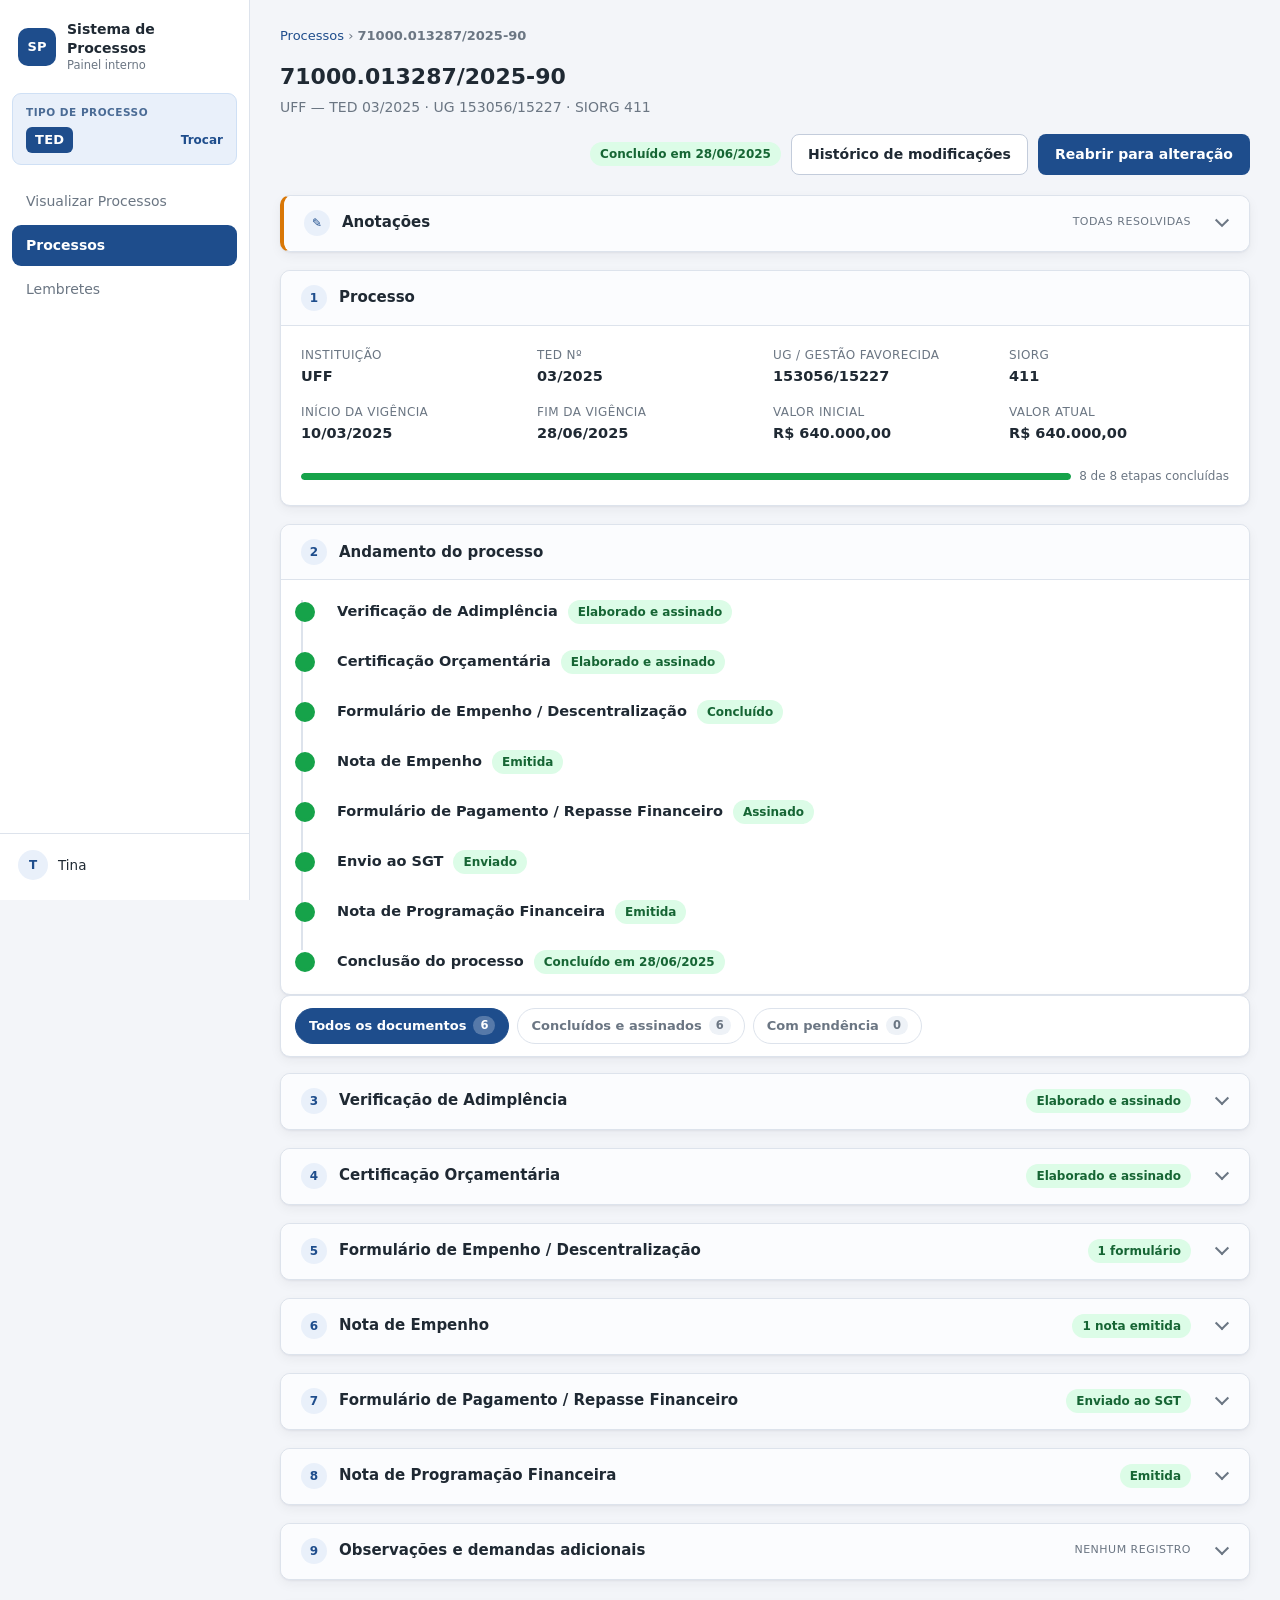
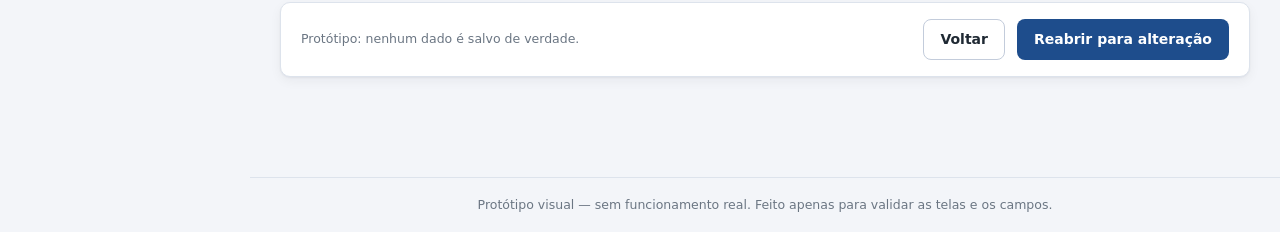
==== commit 67e90127: "Foi alterado o campo de valores e adicionado novas funções" ====
--- a/ted-detalhe-concluido.html
+++ b/ted-detalhe-concluido.html
@@ -117,11 +117,11 @@
             <div class="conteudo">28/06/2025</div>
           </div>
           <div class="item">
+            <div class="rotulo">Valor Inicial</div>
+            <div class="conteudo">R$ 640.000,00</div>
+          </div>
+          <div class="item">
             <div class="rotulo">Valor atual</div>
-            <div class="conteudo">R$ 640.000,00</div>
-          </div>
-          <div class="item">
-            <div class="rotulo">Valor definitivo</div>
             <div class="conteudo">R$ 640.000,00</div>
           </div>
         </div>
@@ -319,6 +319,7 @@
             <table class="tabela">
               <thead>
                 <tr>
+                  <th>Código SEI</th>
                   <th>Número</th>
                   <th>Data de emissão</th>
                   <th>Valor</th>
@@ -326,7 +327,8 @@
               </thead>
               <tbody>
                 <tr>
-                  <td class="principal">2025NE000602</td>
+                  <td class="principal">16991104</td>
+                  <td>2025NE000602</td>
                   <td>12/05/2025</td>
                   <td>R$ 640.000,00</td>
                 </tr>
--- a/estilo.css
+++ b/estilo.css
@@ -567,6 +567,17 @@
   box-shadow: 0 0 0 3px rgba(30,77,140,.14);
 }
 
+.campo input:read-only {
+  background: var(--fundo);
+  color: var(--texto-suave);
+  cursor: not-allowed;
+}
+
+.campo input:read-only:focus {
+  border-color: var(--borda-forte);
+  box-shadow: none;
+}
+
 /* caixas de seleção não podem herdar a largura total dos campos de texto */
 .campo input[type="checkbox"],
 .campo input[type="radio"] {
@@ -638,6 +649,57 @@
 }
 
 .repeticao-topo .remover { margin-left: auto; }
+
+/* aditivos de valor — linha enxuta, sem caixa nem cabeçalho */
+.aditivo-linha {
+  display: flex;
+  align-items: flex-end;
+  gap: 12px;
+  padding: 10px 0;
+  border-bottom: 1px solid var(--borda);
+}
+
+.aditivo-linha:first-child { padding-top: 0; }
+.aditivo-linha:last-child { border-bottom: none; padding-bottom: 0; }
+
+.aditivo-linha .campo { margin: 0; }
+.aditivo-linha .aditivo-valor { flex: 0 0 170px; }
+.aditivo-linha .aditivo-motivo { flex: 1 1 auto; min-width: 0; }
+
+.aditivo-remover {
+  flex: 0 0 auto;
+  width: 34px;
+  height: 34px;
+  display: flex;
+  align-items: center;
+  justify-content: center;
+  border-radius: 8px;
+  color: var(--vermelho-txt);
+  font-size: 15px;
+  cursor: pointer;
+  text-decoration: none;
+}
+
+.aditivo-remover:hover { background: #fee2e2; }
+
+/* botão pequeno de adicionar aditivo — só do tamanho do texto, não a largura toda */
+.adicionar-aditivo {
+  display: inline-flex;
+  align-items: center;
+  gap: 6px;
+  margin-top: 12px;
+  border: 1px dashed var(--borda-forte);
+  background: transparent;
+  color: var(--primaria);
+  border-radius: 999px;
+  padding: 7px 14px;
+  font-size: 13px;
+  font-weight: 600;
+  font-family: inherit;
+  cursor: pointer;
+}
+
+.adicionar-aditivo:hover { background: var(--primaria-clara); border-color: var(--primaria); }
 
 .adicionar {
   margin-top: 14px;
@@ -954,6 +1016,16 @@
   text-decoration: none;
   white-space: nowrap;
 }
+
+/* link discreto, ex.: "ver detalhes" dentro de um item de dados */
+.link-discreto {
+  color: var(--primaria);
+  font-weight: 600;
+  font-size: 13.5px;
+  text-decoration: none;
+}
+
+.link-discreto:hover { text-decoration: underline; }
 
 /* botão de criar lembrete, ao lado de uma pendência */
 .btn-lembrar {
@@ -1509,6 +1581,15 @@
 
 .notas-do-empenho > input[type="checkbox"] { display: none; }
 
+/* versão enxuta — usada nos aditivos de valor, que são só uma opção a mais */
+.notas-do-empenho.compacta {
+  margin-top: 10px;
+  padding-top: 10px;
+}
+
+.notas-do-empenho.compacta .titulo-sub { margin-bottom: 6px; }
+.notas-do-empenho.compacta .adicionar-aditivo { margin-top: 6px; }
+
 .remover-nota {
   margin-left: auto;
   font-size: 12px;
@@ -1520,7 +1601,8 @@
 .remover-nota:hover { text-decoration: underline; }
 
 /* nenhuma nota aparece até ser adicionada */
-.lista-notas > .repeticao { display: none; }
+.lista-notas > .repeticao,
+.lista-notas > .aditivo-linha { display: none; }
 
 #nc-1-1:checked ~ .lista-notas > #n-1-1,
 #nc-1-2:checked ~ .lista-notas > #n-1-2,
@@ -1535,50 +1617,78 @@
 #nc-4-2:checked ~ .lista-notas > #n-4-2,
 #nc-4-3:checked ~ .lista-notas > #n-4-3 { display: block; }
 
-.notas-do-empenho label[for="nc-1-2"],
-.notas-do-empenho label[for="nc-1-3"],
-.notas-do-empenho label[for="nc-2-2"],
-.notas-do-empenho label[for="nc-2-3"],
-.notas-do-empenho label[for="nc-3-2"],
-.notas-do-empenho label[for="nc-3-3"],
-.notas-do-empenho label[for="nc-4-2"],
-.notas-do-empenho label[for="nc-4-3"] { display: none; }
-
-#nc-1-1:checked ~ label[for="nc-1-2"] { display: block; }
-#nc-1-2:checked ~ label[for="nc-1-3"] { display: block; }
-#nc-1-1:checked ~ label[for="nc-1-1"] { display: none; }
-#nc-1-2:checked ~ label[for="nc-1-2"] { display: none; }
-#nc-1-3:checked ~ label[for="nc-1-3"] { display: none; }
-#nc-1-1:not(:checked) ~ label[for="nc-1-2"] { display: none; }
-#nc-1-1:not(:checked) ~ label[for="nc-1-3"] { display: none; }
-#nc-1-2:not(:checked) ~ label[for="nc-1-3"] { display: none; }
-
-#nc-2-1:checked ~ label[for="nc-2-2"] { display: block; }
-#nc-2-2:checked ~ label[for="nc-2-3"] { display: block; }
-#nc-2-1:checked ~ label[for="nc-2-1"] { display: none; }
-#nc-2-2:checked ~ label[for="nc-2-2"] { display: none; }
-#nc-2-3:checked ~ label[for="nc-2-3"] { display: none; }
-#nc-2-1:not(:checked) ~ label[for="nc-2-2"] { display: none; }
-#nc-2-1:not(:checked) ~ label[for="nc-2-3"] { display: none; }
-#nc-2-2:not(:checked) ~ label[for="nc-2-3"] { display: none; }
-
-#nc-3-1:checked ~ label[for="nc-3-2"] { display: block; }
-#nc-3-2:checked ~ label[for="nc-3-3"] { display: block; }
-#nc-3-1:checked ~ label[for="nc-3-1"] { display: none; }
-#nc-3-2:checked ~ label[for="nc-3-2"] { display: none; }
-#nc-3-3:checked ~ label[for="nc-3-3"] { display: none; }
-#nc-3-1:not(:checked) ~ label[for="nc-3-2"] { display: none; }
-#nc-3-1:not(:checked) ~ label[for="nc-3-3"] { display: none; }
-#nc-3-2:not(:checked) ~ label[for="nc-3-3"] { display: none; }
-
-#nc-4-1:checked ~ label[for="nc-4-2"] { display: block; }
-#nc-4-2:checked ~ label[for="nc-4-3"] { display: block; }
-#nc-4-1:checked ~ label[for="nc-4-1"] { display: none; }
-#nc-4-2:checked ~ label[for="nc-4-2"] { display: none; }
-#nc-4-3:checked ~ label[for="nc-4-3"] { display: none; }
-#nc-4-1:not(:checked) ~ label[for="nc-4-2"] { display: none; }
-#nc-4-1:not(:checked) ~ label[for="nc-4-3"] { display: none; }
-#nc-4-2:not(:checked) ~ label[for="nc-4-3"] { display: none; }
+.notas-do-empenho label.adicionar[for="nc-1-2"],
+.notas-do-empenho label.adicionar[for="nc-1-3"],
+.notas-do-empenho label.adicionar[for="nc-2-2"],
+.notas-do-empenho label.adicionar[for="nc-2-3"],
+.notas-do-empenho label.adicionar[for="nc-3-2"],
+.notas-do-empenho label.adicionar[for="nc-3-3"],
+.notas-do-empenho label.adicionar[for="nc-4-2"],
+.notas-do-empenho label.adicionar[for="nc-4-3"] { display: none; }
+
+#nc-1-1:checked ~ label.adicionar[for="nc-1-2"] { display: block; }
+#nc-1-2:checked ~ label.adicionar[for="nc-1-3"] { display: block; }
+#nc-1-1:checked ~ label.adicionar[for="nc-1-1"] { display: none; }
+#nc-1-2:checked ~ label.adicionar[for="nc-1-2"] { display: none; }
+#nc-1-3:checked ~ label.adicionar[for="nc-1-3"] { display: none; }
+#nc-1-1:not(:checked) ~ label.adicionar[for="nc-1-2"] { display: none; }
+#nc-1-1:not(:checked) ~ label.adicionar[for="nc-1-3"] { display: none; }
+#nc-1-2:not(:checked) ~ label.adicionar[for="nc-1-3"] { display: none; }
+
+#nc-2-1:checked ~ label.adicionar[for="nc-2-2"] { display: block; }
+#nc-2-2:checked ~ label.adicionar[for="nc-2-3"] { display: block; }
+#nc-2-1:checked ~ label.adicionar[for="nc-2-1"] { display: none; }
+#nc-2-2:checked ~ label.adicionar[for="nc-2-2"] { display: none; }
+#nc-2-3:checked ~ label.adicionar[for="nc-2-3"] { display: none; }
+#nc-2-1:not(:checked) ~ label.adicionar[for="nc-2-2"] { display: none; }
+#nc-2-1:not(:checked) ~ label.adicionar[for="nc-2-3"] { display: none; }
+#nc-2-2:not(:checked) ~ label.adicionar[for="nc-2-3"] { display: none; }
+
+#nc-3-1:checked ~ label.adicionar[for="nc-3-2"] { display: block; }
+#nc-3-2:checked ~ label.adicionar[for="nc-3-3"] { display: block; }
+#nc-3-1:checked ~ label.adicionar[for="nc-3-1"] { display: none; }
+#nc-3-2:checked ~ label.adicionar[for="nc-3-2"] { display: none; }
+#nc-3-3:checked ~ label.adicionar[for="nc-3-3"] { display: none; }
+#nc-3-1:not(:checked) ~ label.adicionar[for="nc-3-2"] { display: none; }
+#nc-3-1:not(:checked) ~ label.adicionar[for="nc-3-3"] { display: none; }
+#nc-3-2:not(:checked) ~ label.adicionar[for="nc-3-3"] { display: none; }
+
+#nc-4-1:checked ~ label.adicionar[for="nc-4-2"] { display: block; }
+#nc-4-2:checked ~ label.adicionar[for="nc-4-3"] { display: block; }
+#nc-4-1:checked ~ label.adicionar[for="nc-4-1"] { display: none; }
+#nc-4-2:checked ~ label.adicionar[for="nc-4-2"] { display: none; }
+#nc-4-3:checked ~ label.adicionar[for="nc-4-3"] { display: none; }
+#nc-4-1:not(:checked) ~ label.adicionar[for="nc-4-2"] { display: none; }
+#nc-4-1:not(:checked) ~ label.adicionar[for="nc-4-3"] { display: none; }
+#nc-4-2:not(:checked) ~ label.adicionar[for="nc-4-3"] { display: none; }
+
+/* =========================================================
+   ADITIVOS DE VALOR
+   Mesma mecânica das notas acima, só que num único nível
+   (o card "Processo" não se repete como o de Empenho).
+   ========================================================= */
+#adt-1:checked ~ .lista-notas > #radt-1,
+#adt-2:checked ~ .lista-notas > #radt-2,
+#adt-3:checked ~ .lista-notas > #radt-3,
+#adt-4:checked ~ .lista-notas > #radt-4 { display: flex; }
+
+.notas-do-empenho label.adicionar-aditivo[for="adt-2"],
+.notas-do-empenho label.adicionar-aditivo[for="adt-3"],
+.notas-do-empenho label.adicionar-aditivo[for="adt-4"] { display: none; }
+
+#adt-1:checked ~ label.adicionar-aditivo[for="adt-2"] { display: inline-flex; }
+#adt-2:checked ~ label.adicionar-aditivo[for="adt-3"] { display: inline-flex; }
+#adt-3:checked ~ label.adicionar-aditivo[for="adt-4"] { display: inline-flex; }
+#adt-1:checked ~ label.adicionar-aditivo[for="adt-1"] { display: none; }
+#adt-2:checked ~ label.adicionar-aditivo[for="adt-2"] { display: none; }
+#adt-3:checked ~ label.adicionar-aditivo[for="adt-3"] { display: none; }
+#adt-4:checked ~ label.adicionar-aditivo[for="adt-4"] { display: none; }
+#adt-1:not(:checked) ~ label.adicionar-aditivo[for="adt-2"] { display: none; }
+#adt-1:not(:checked) ~ label.adicionar-aditivo[for="adt-3"] { display: none; }
+#adt-2:not(:checked) ~ label.adicionar-aditivo[for="adt-3"] { display: none; }
+#adt-1:not(:checked) ~ label.adicionar-aditivo[for="adt-4"] { display: none; }
+#adt-2:not(:checked) ~ label.adicionar-aditivo[for="adt-4"] { display: none; }
+#adt-3:not(:checked) ~ label.adicionar-aditivo[for="adt-4"] { display: none; }
 
 /* link de remover, no rodapé de cada etapa */
 .remover-etapa {
